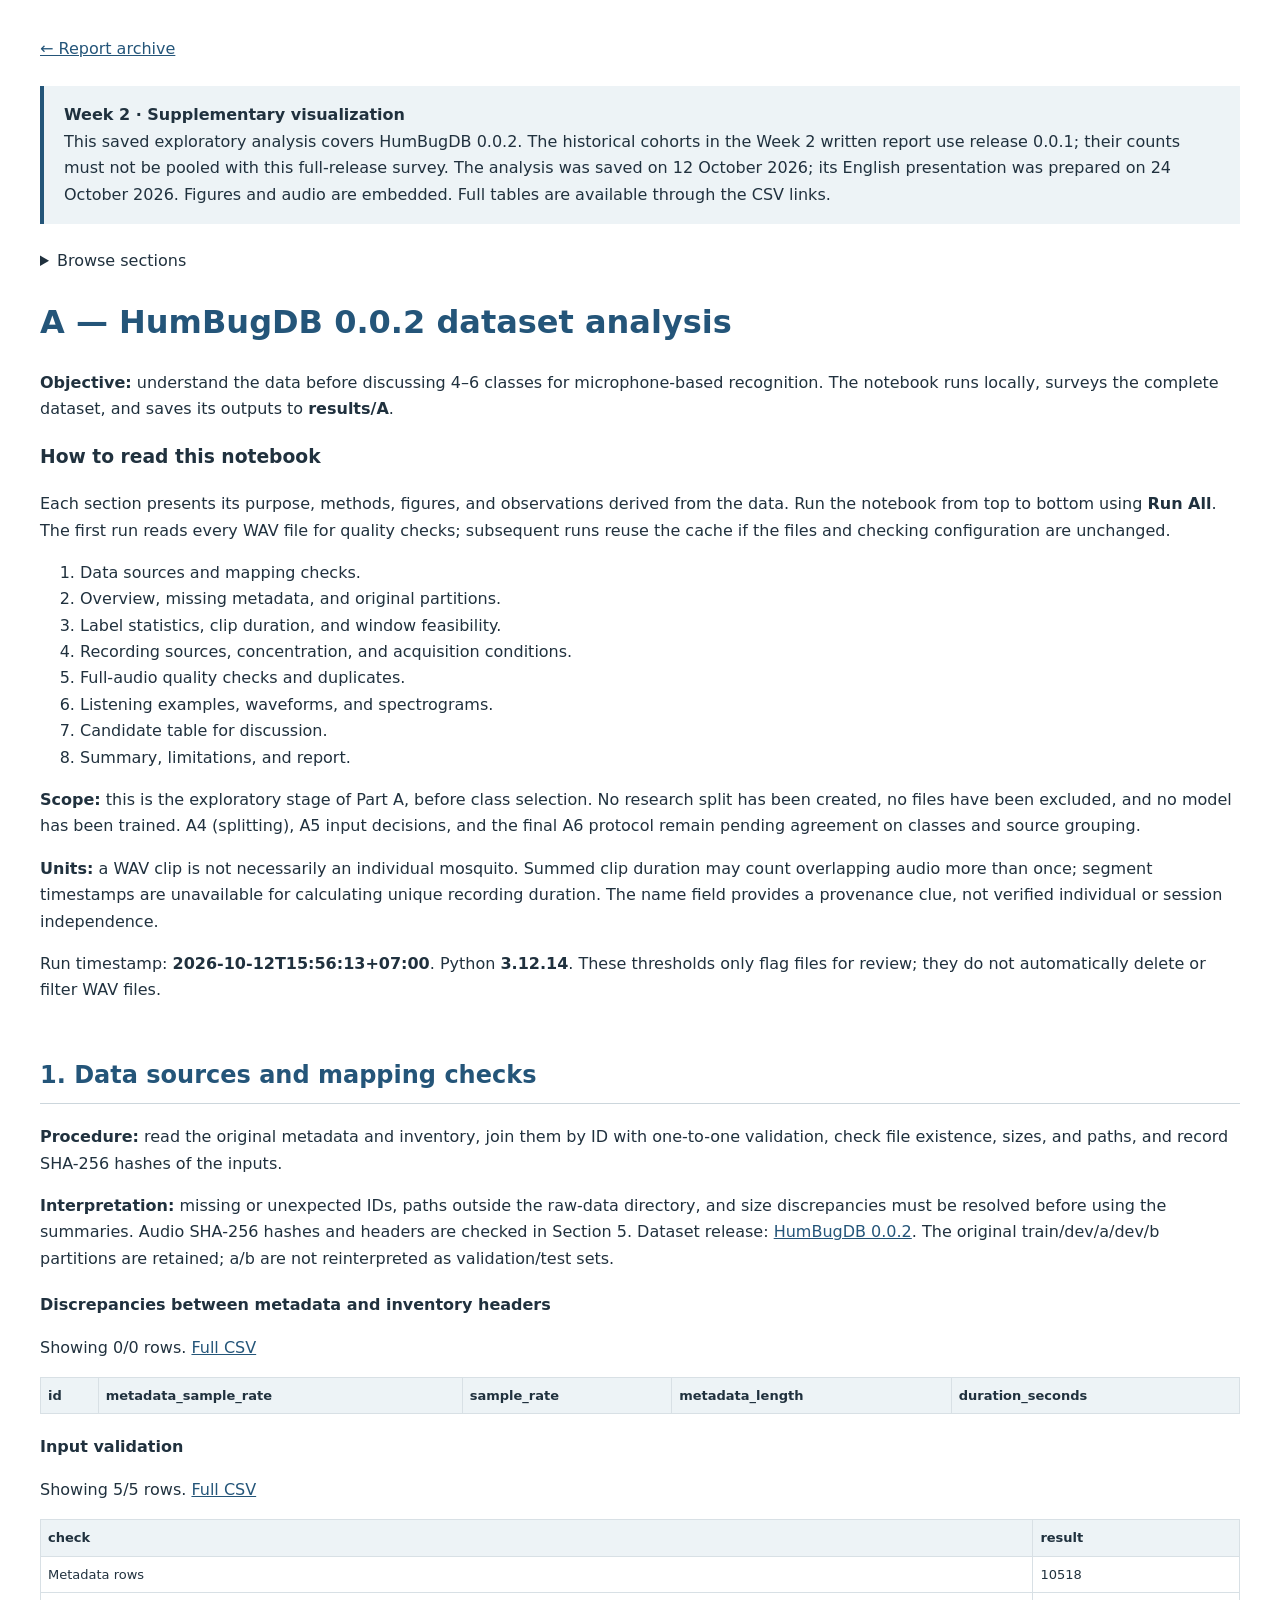
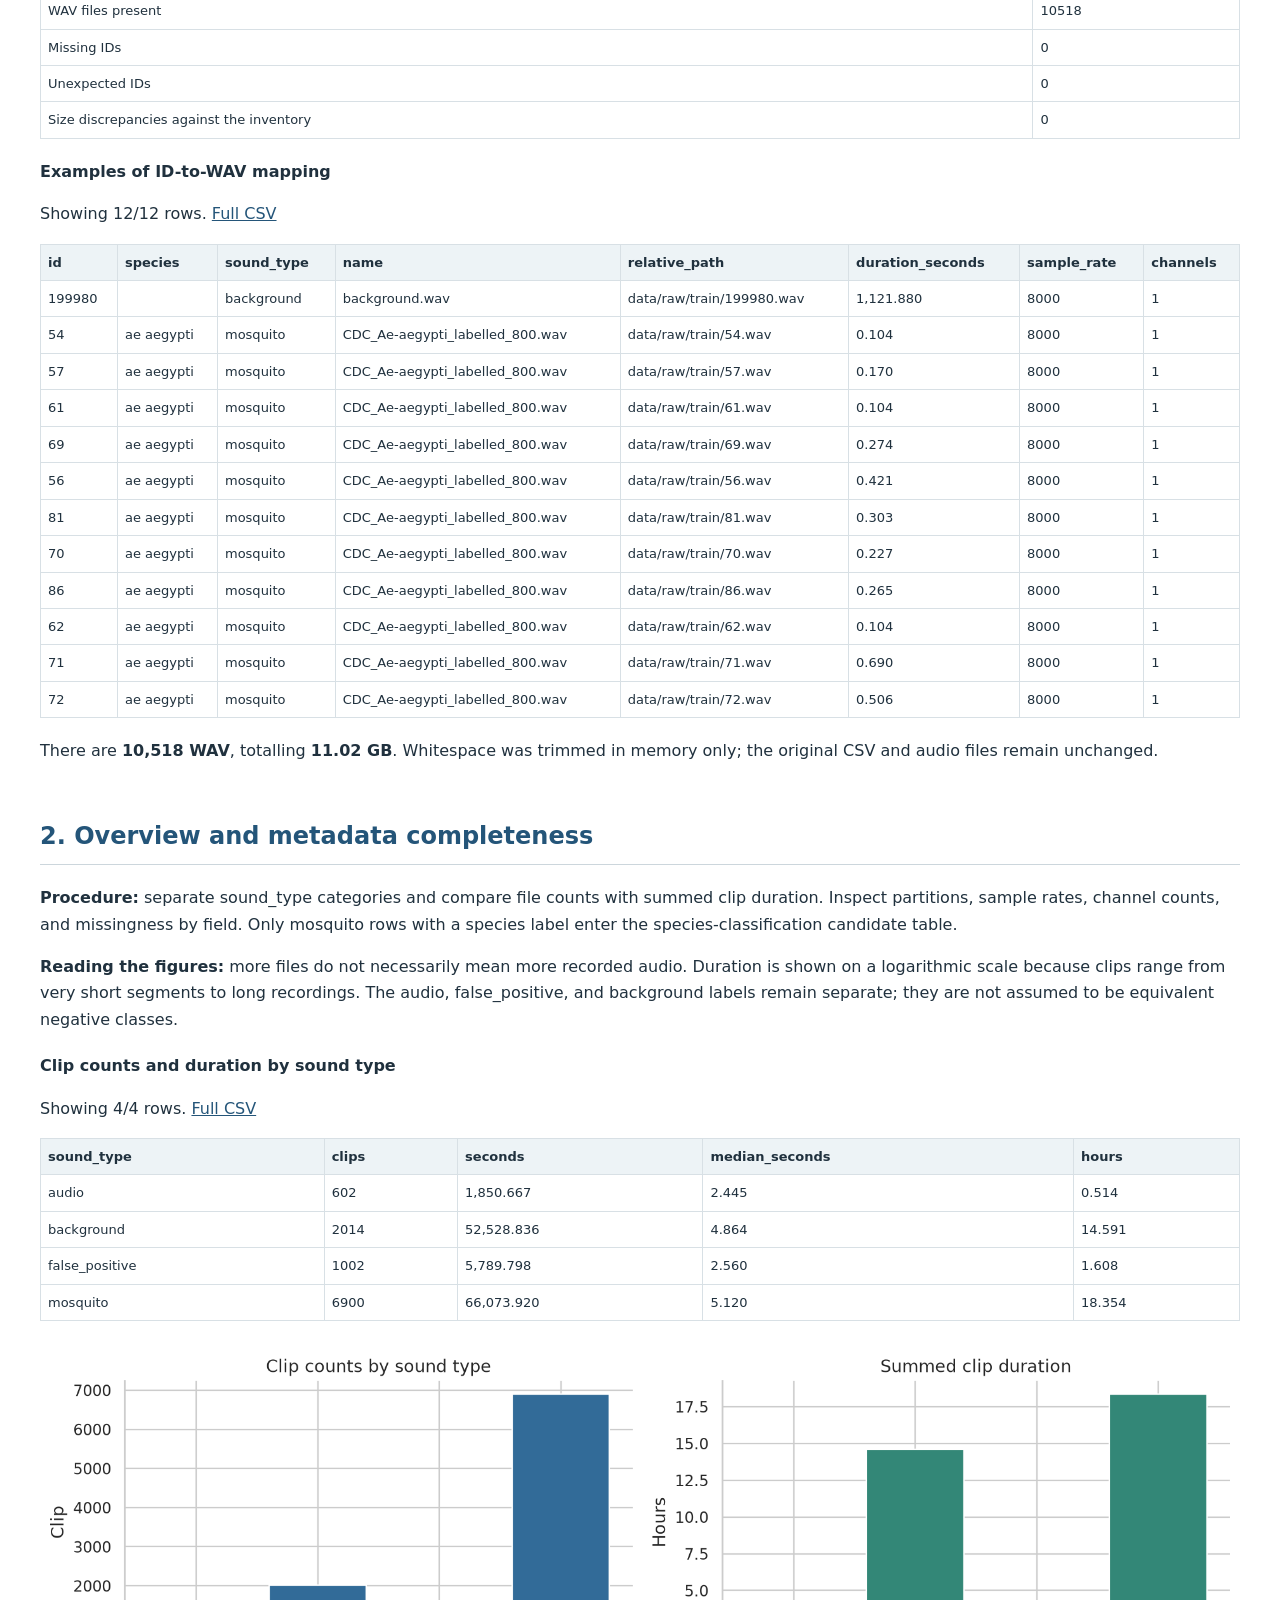
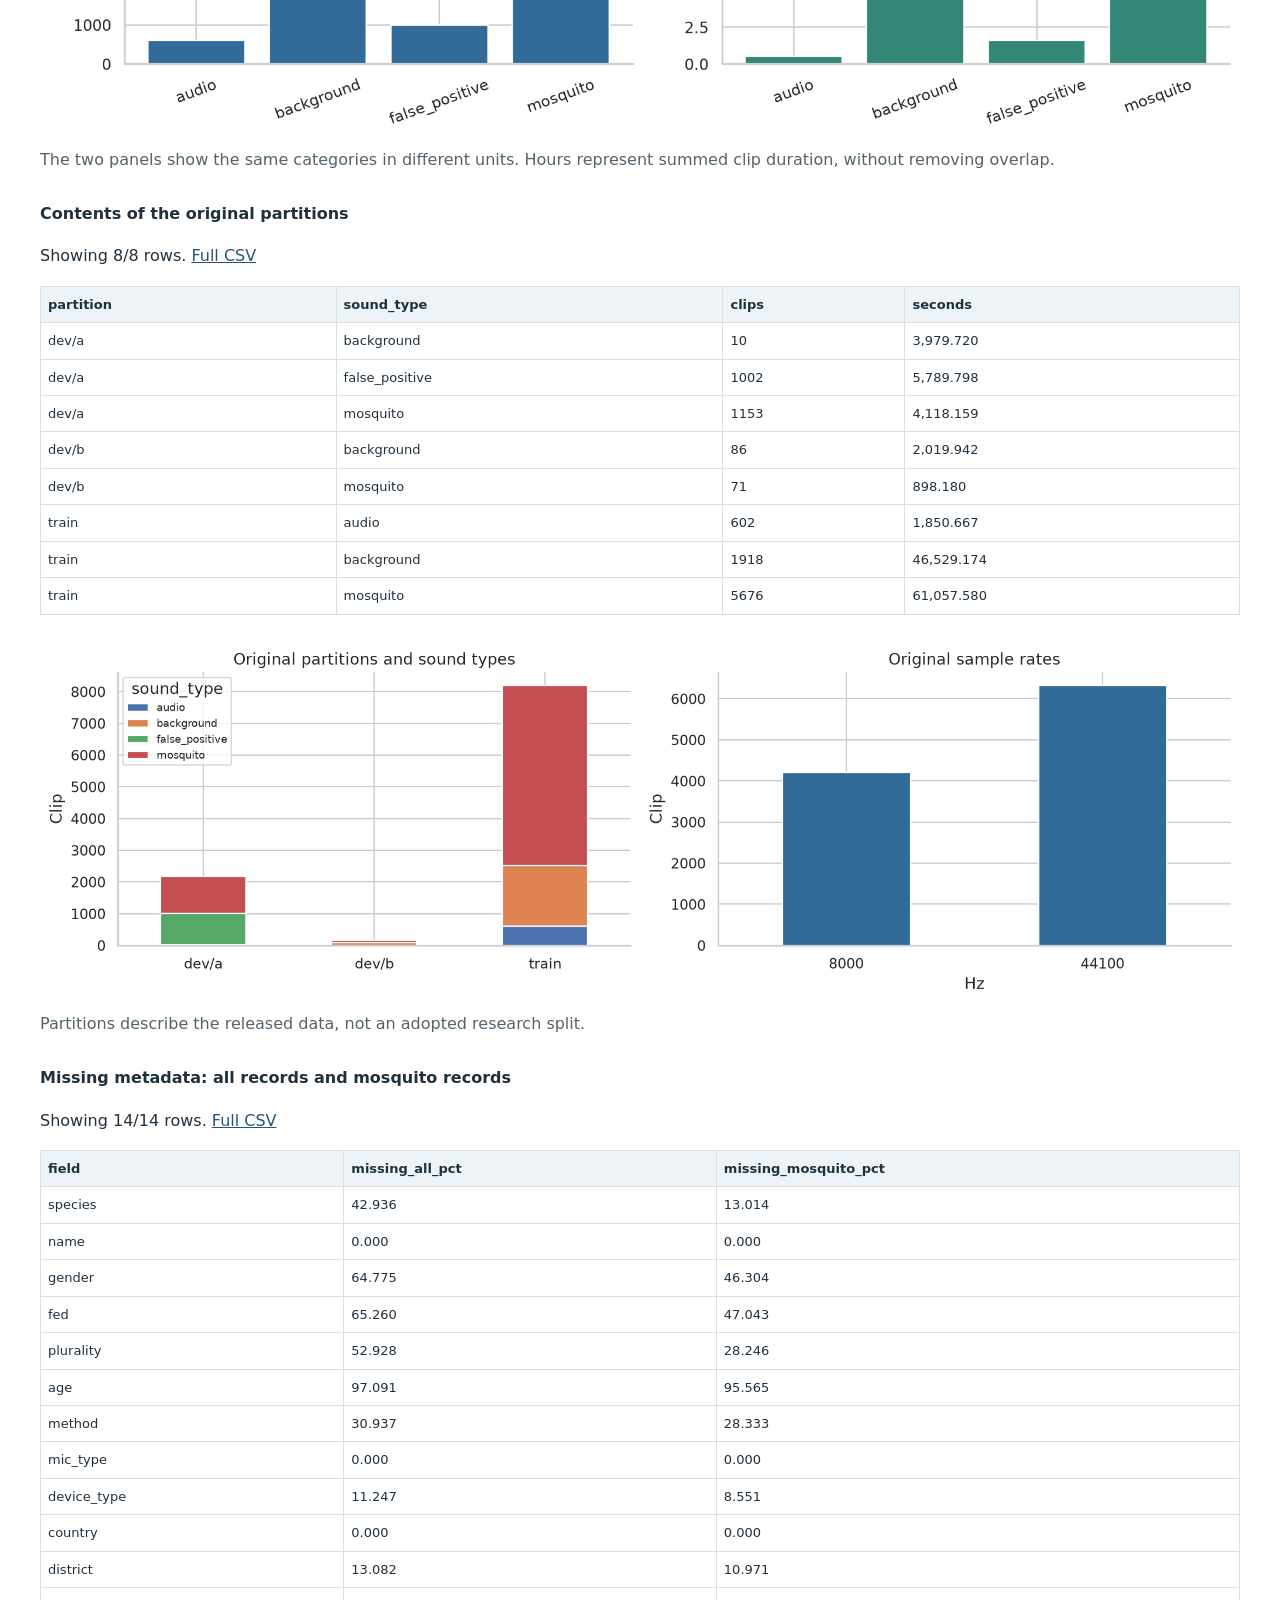
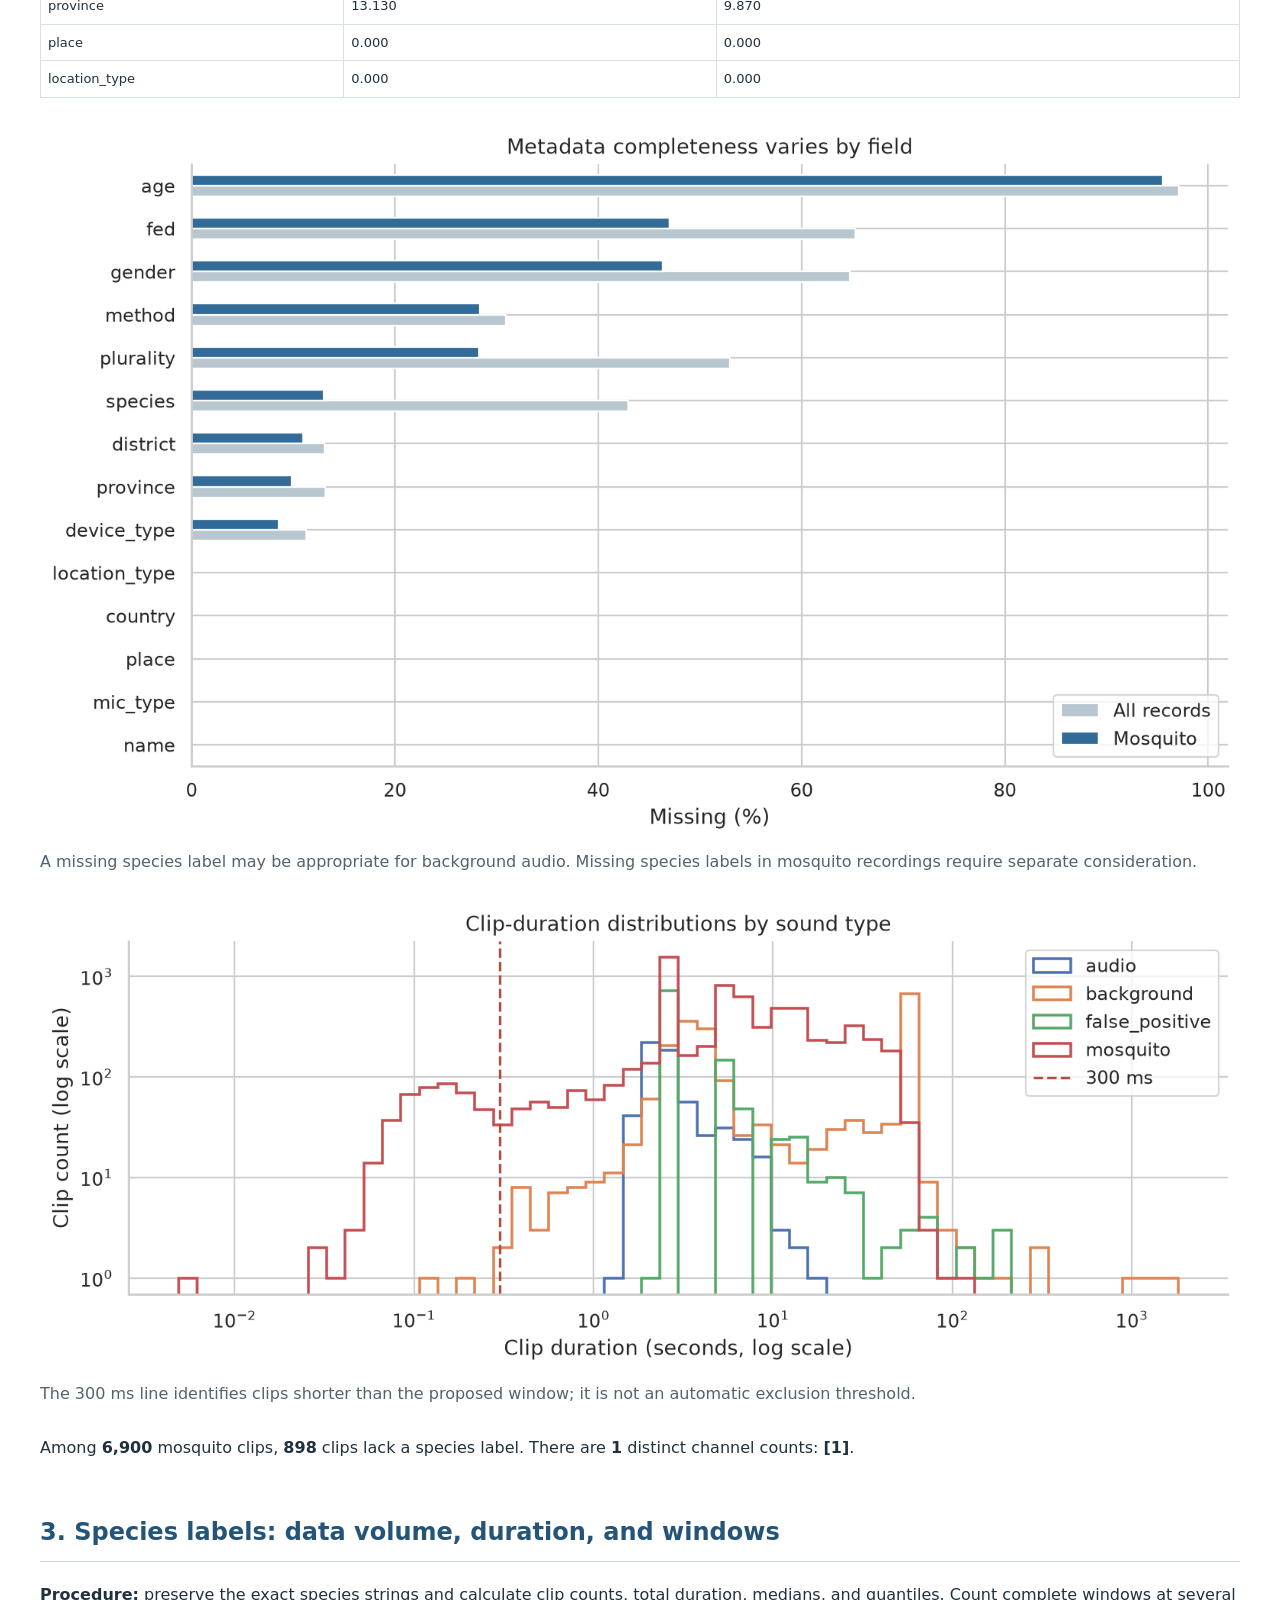
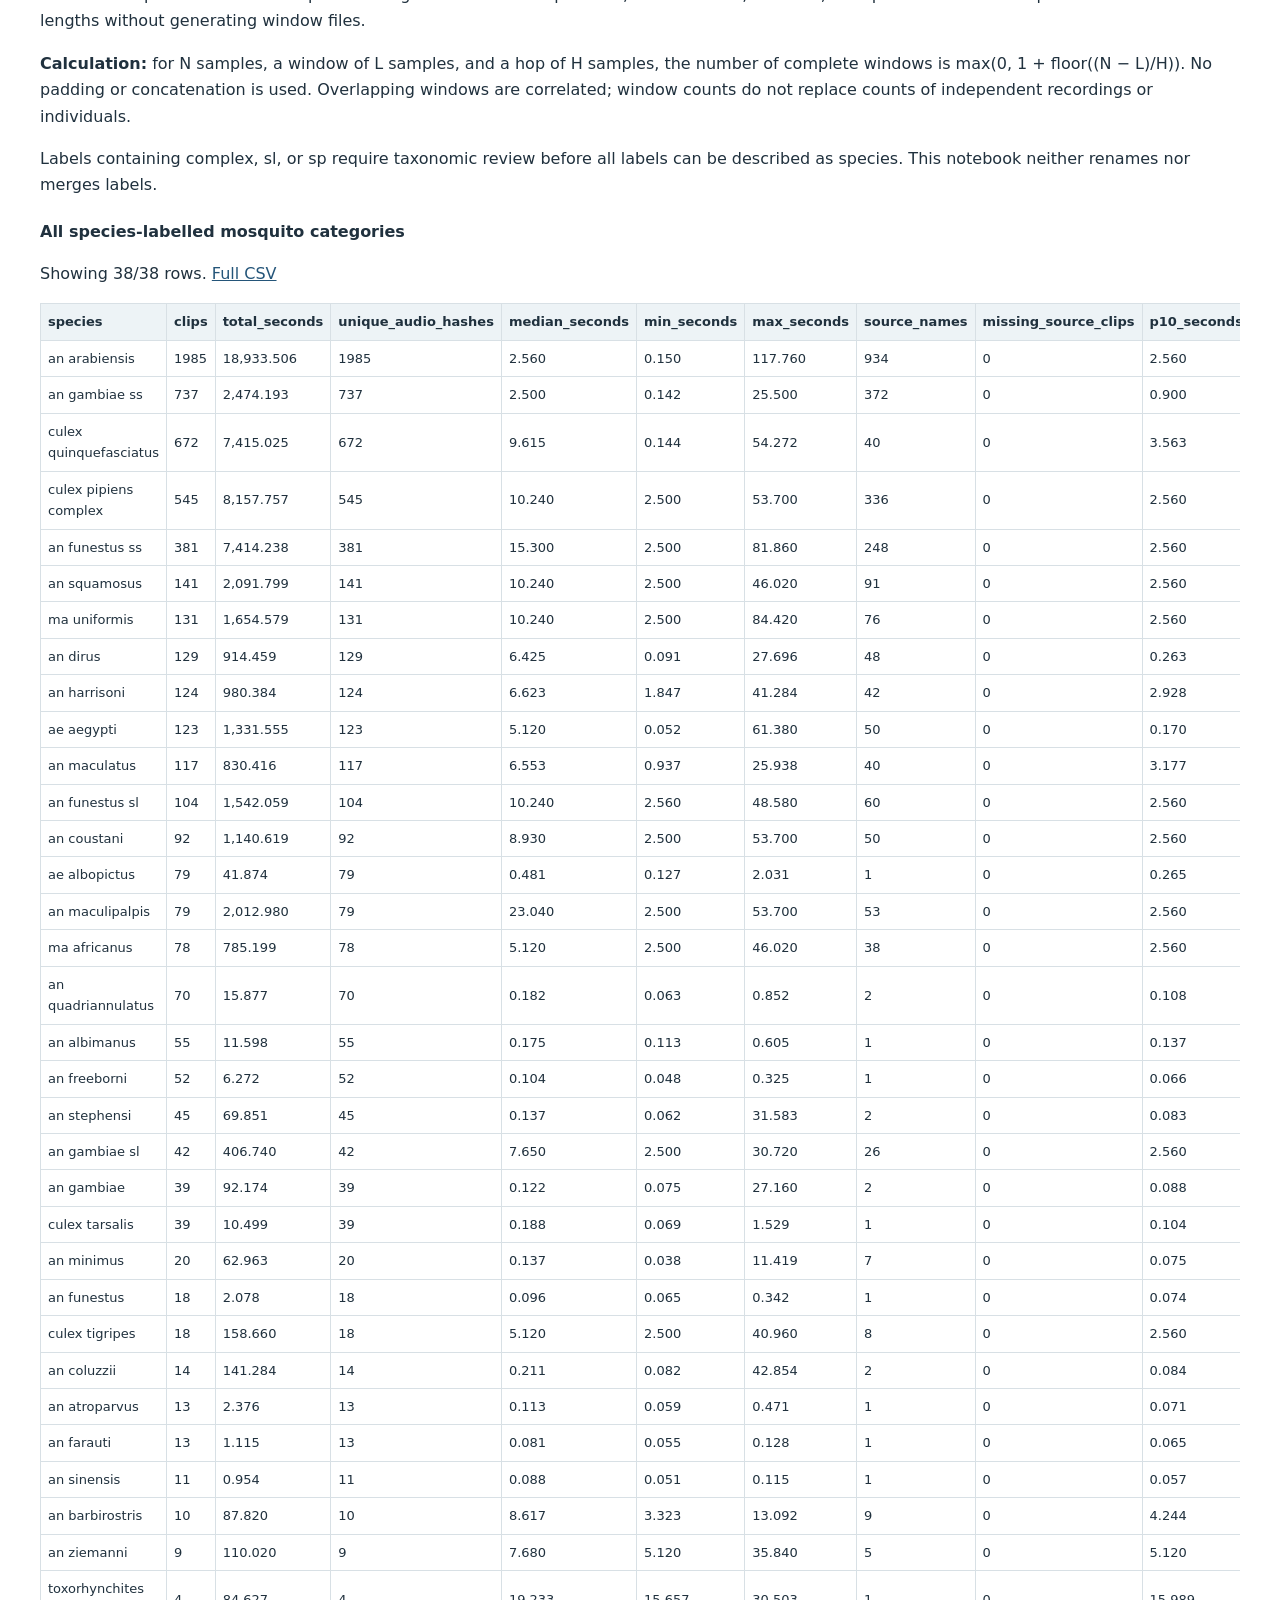
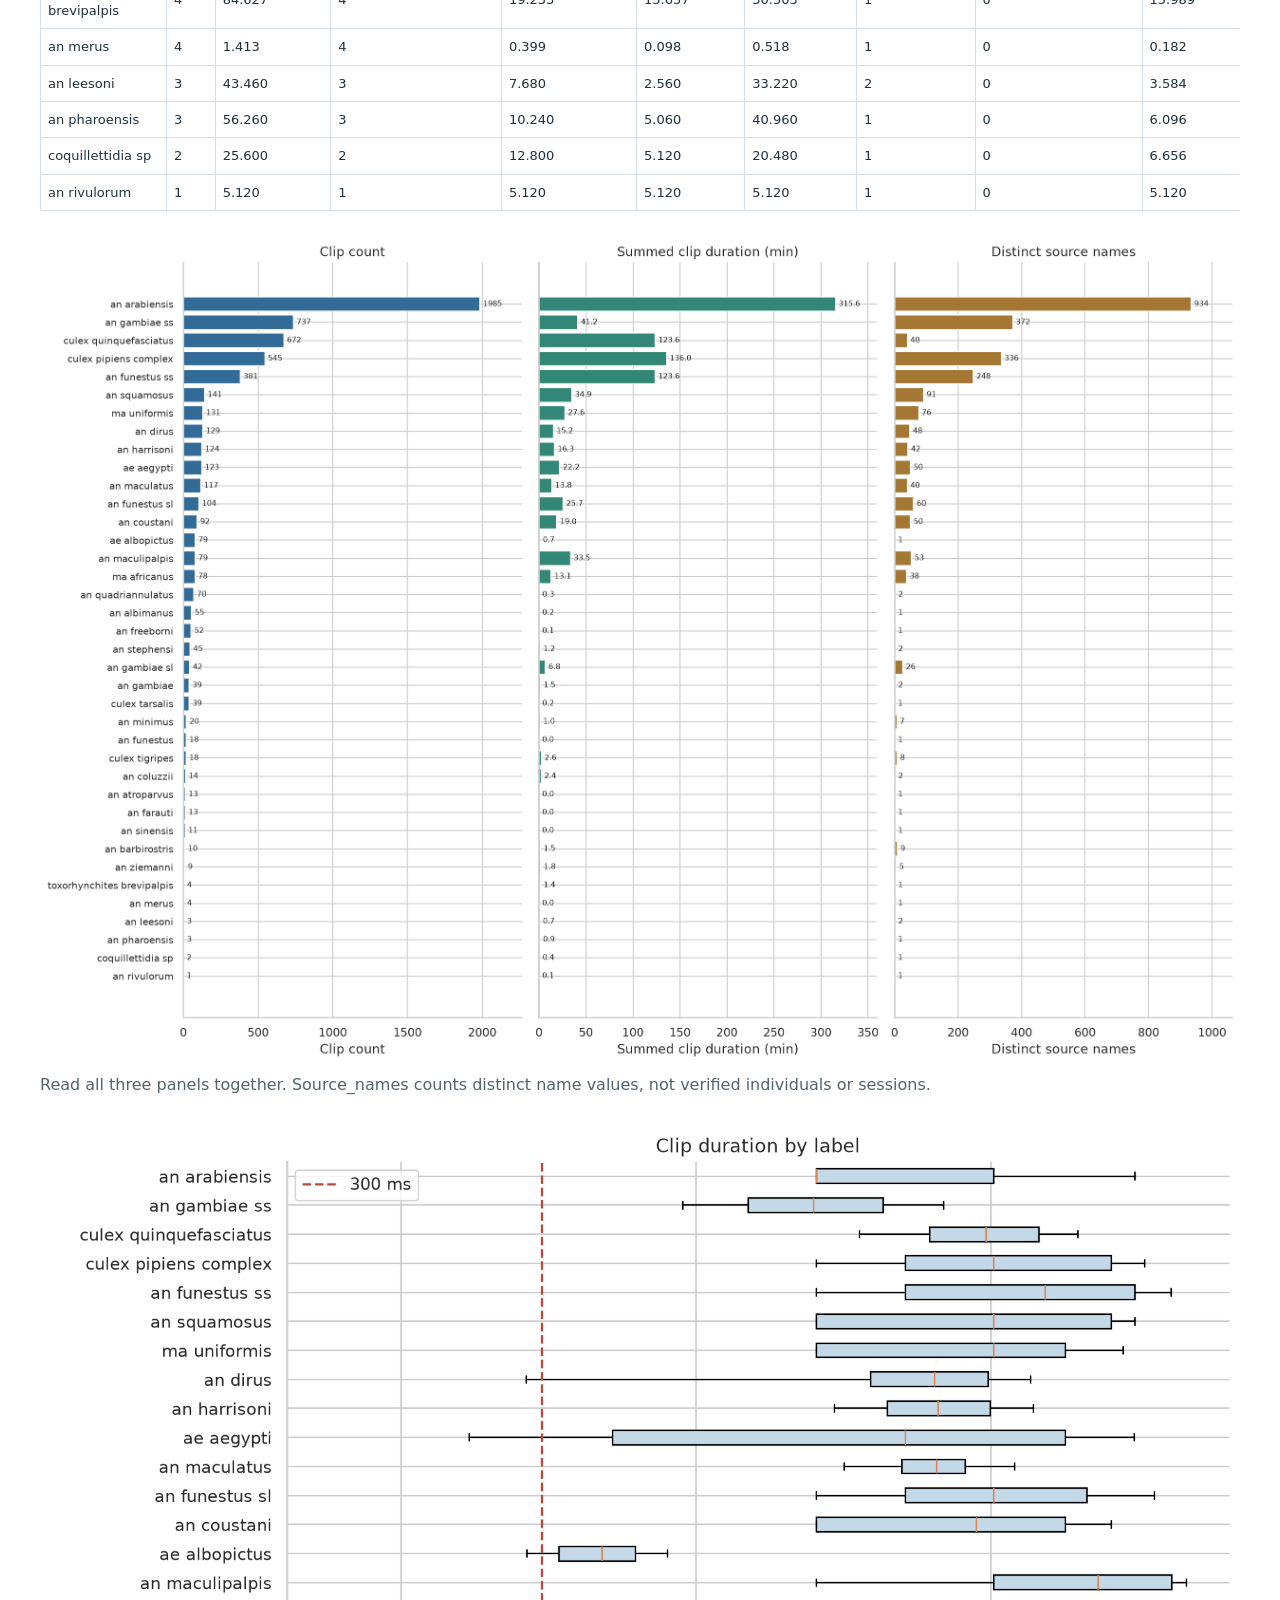
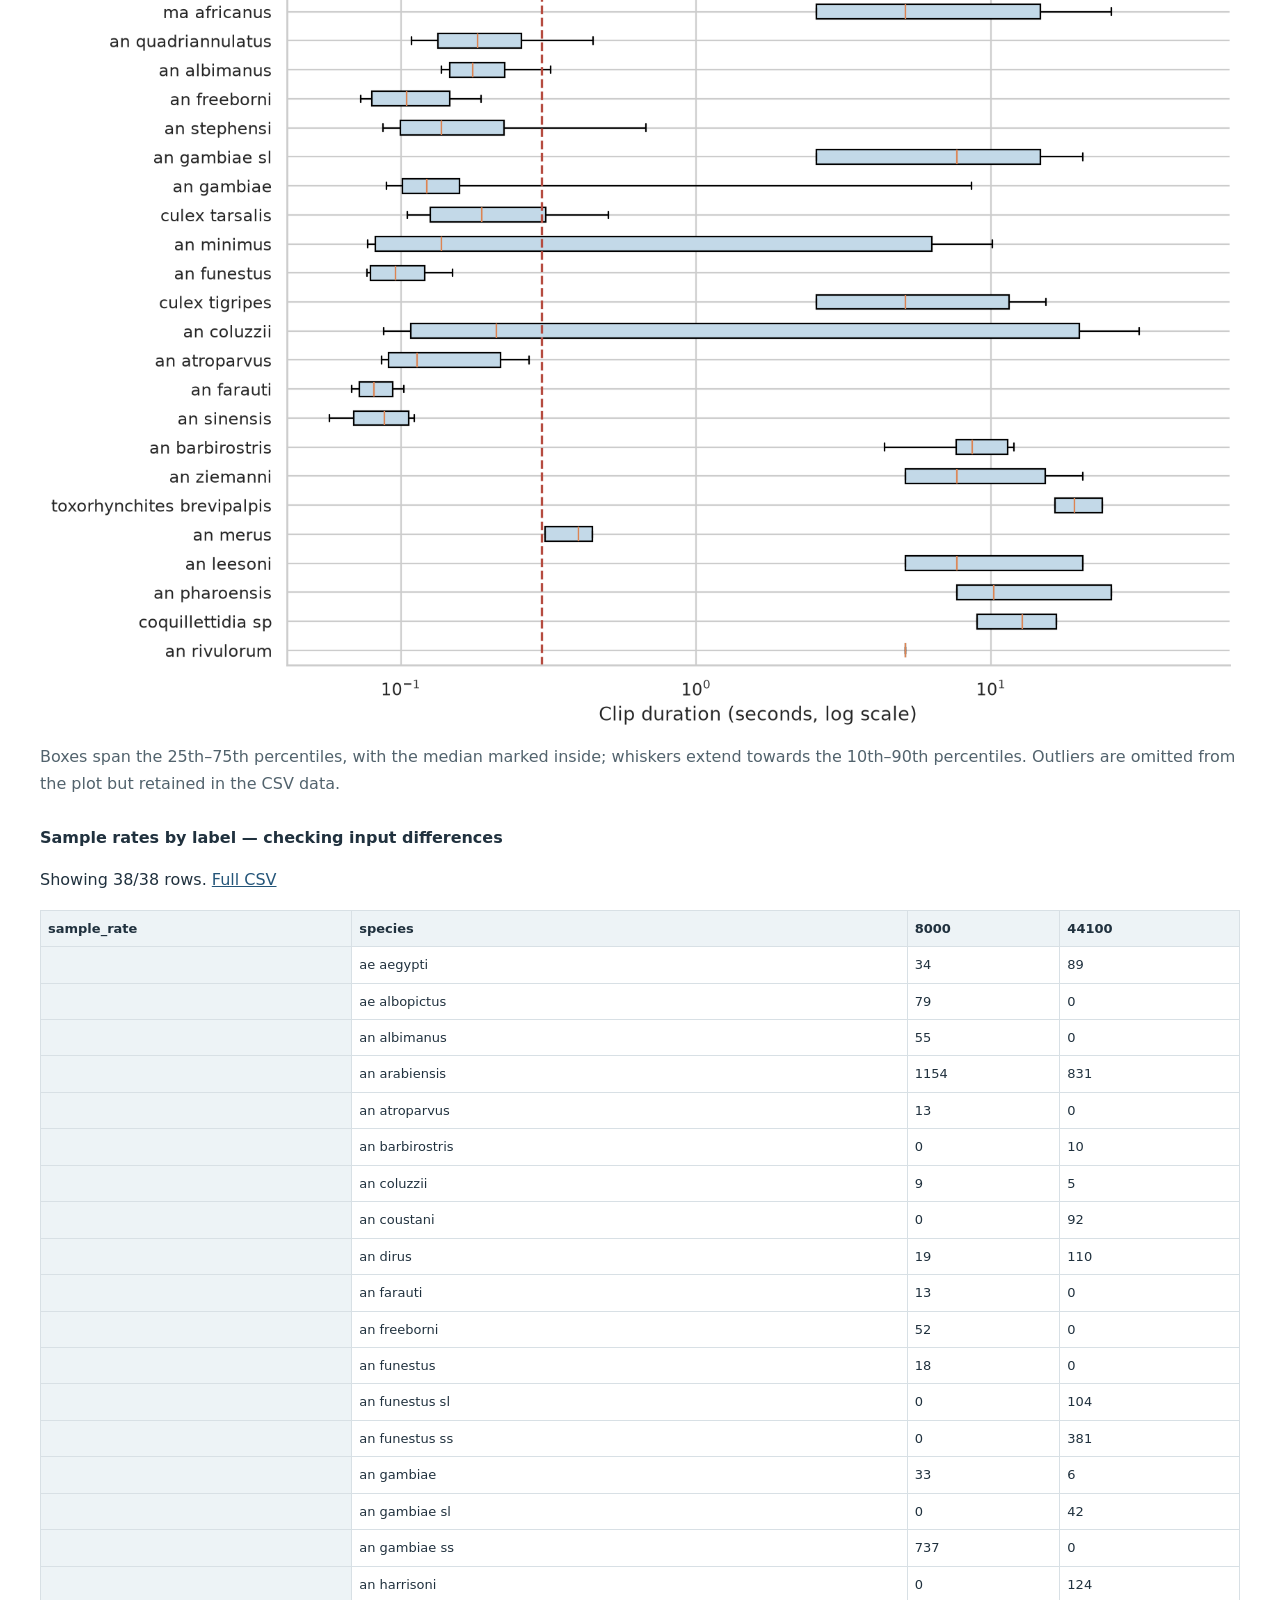
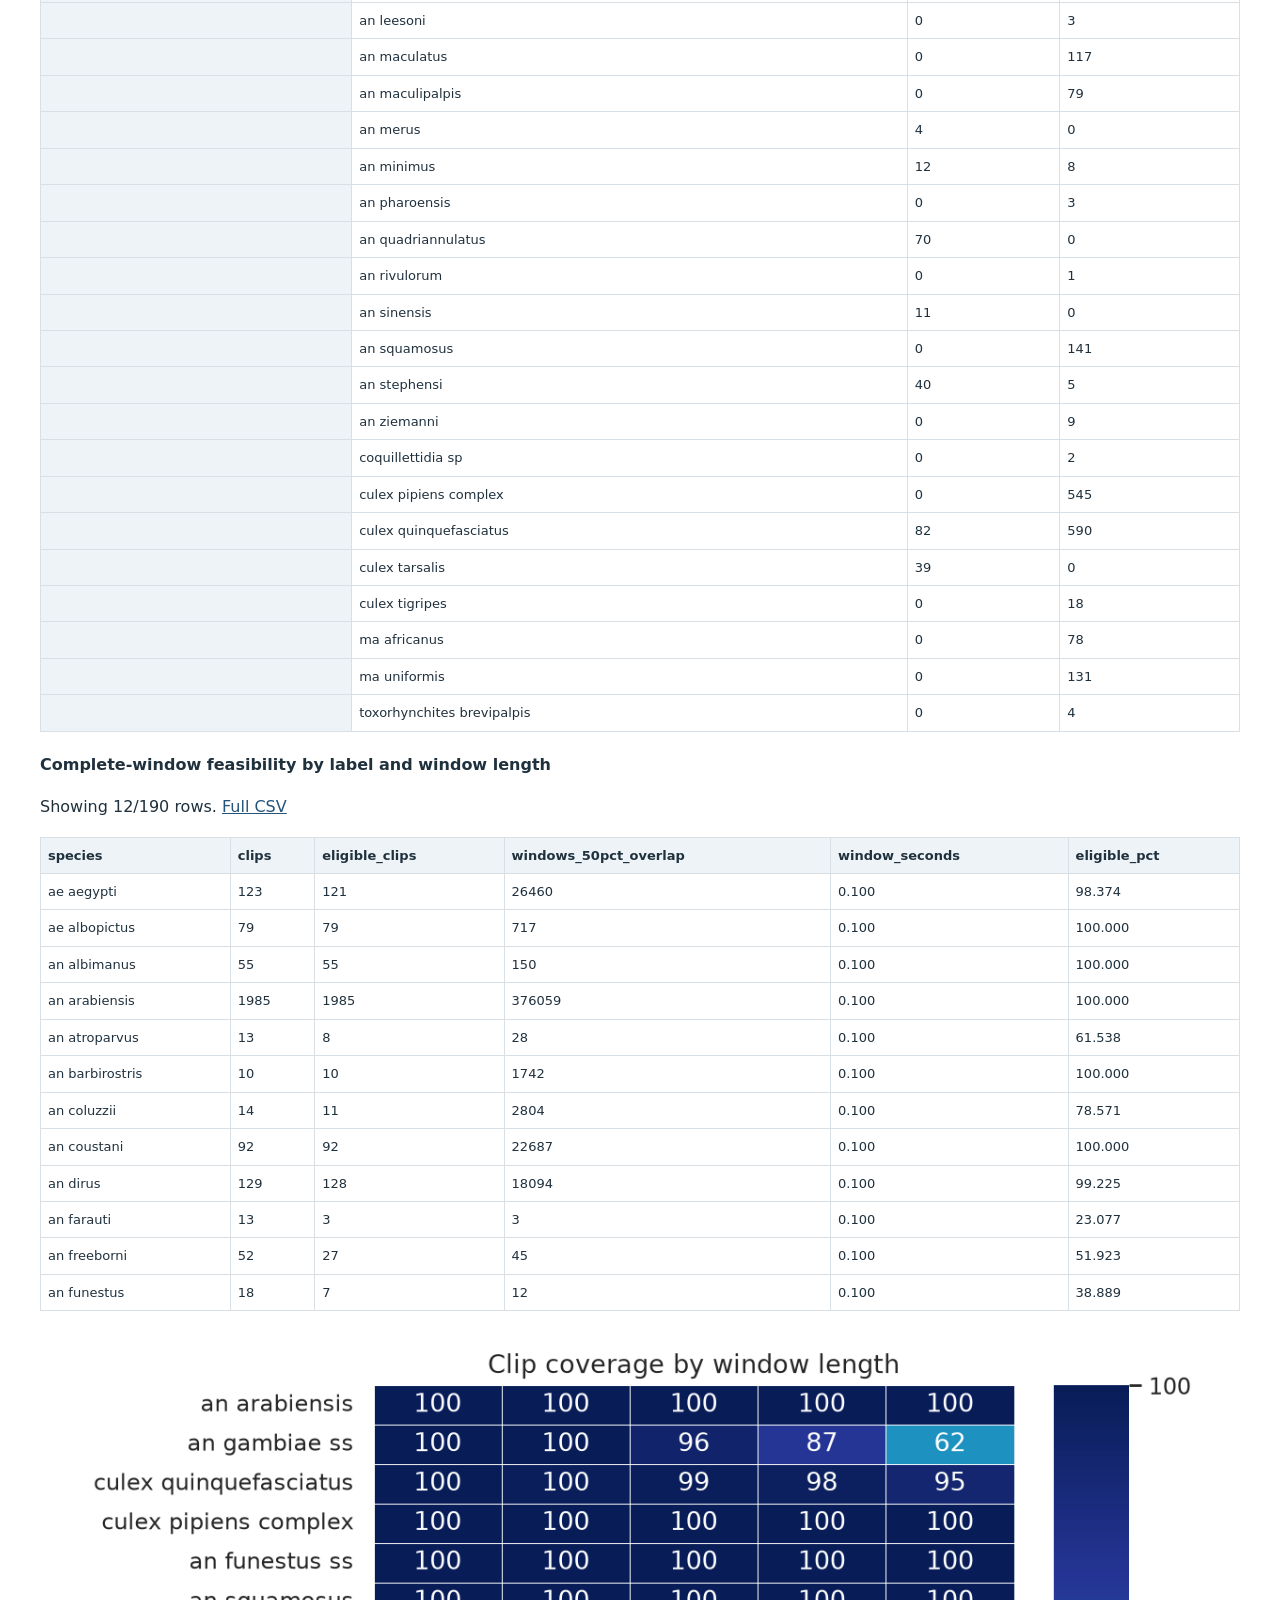
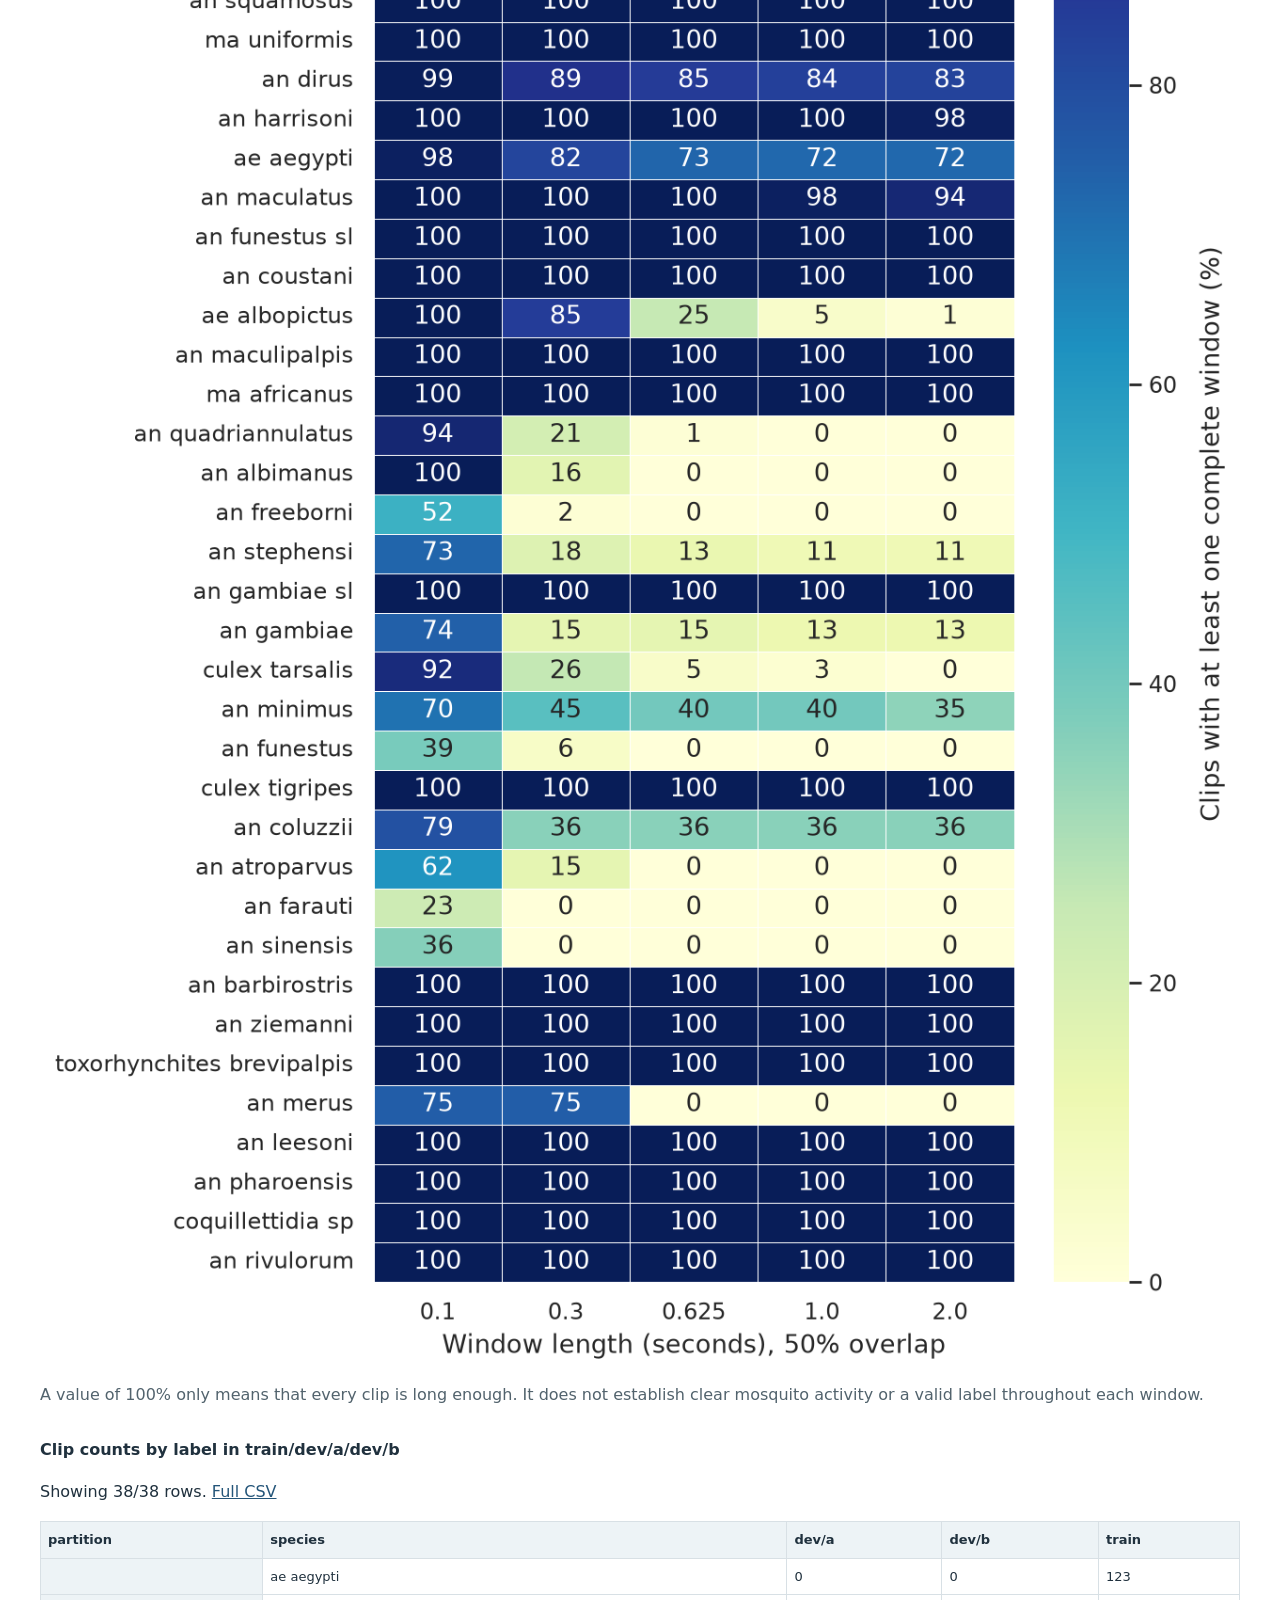
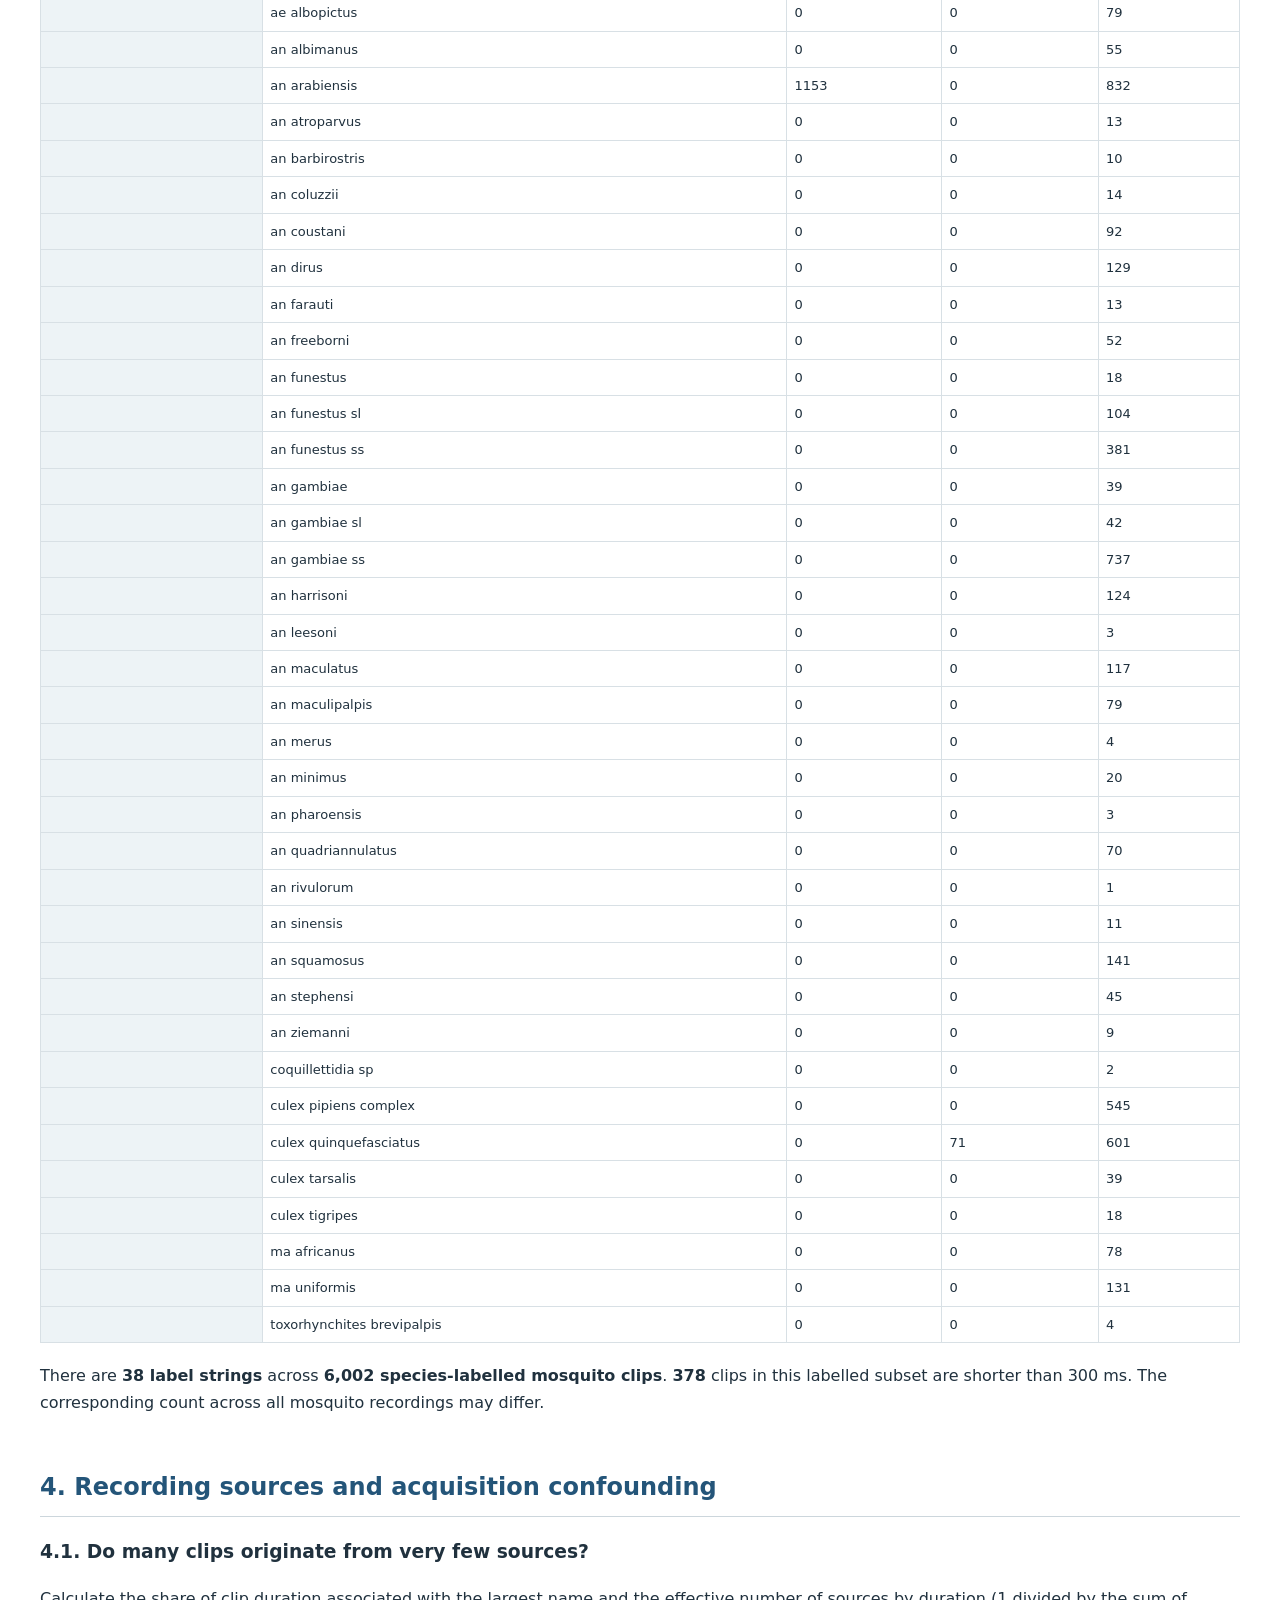
==== reports/week-02/humbug-data-audit/index.html @ 85e627a4 "Publish English Week 2 data visualization archive" ====
<!doctype html><html lang="en"><meta charset="utf-8"><meta name="viewport" content="width=device-width, initial-scale=1"><title>HumBugDB analysis — Part A</title>
<style>body{font:16px/1.65 system-ui,sans-serif;max-width:1200px;margin:36px auto;padding:0 24px;color:#20313e}h1,h2{color:#245579}h2{margin-top:52px;border-bottom:1px solid #ccd6dc;padding-bottom:8px}img{max-width:100%;height:auto}table{border-collapse:collapse;font-size:13px;width:100%}th,td{border:1px solid #d8e0e5;padding:7px;text-align:left}th{background:#edf3f6}.table{overflow:auto;margin:20px 0}figure{margin:28px 0}figcaption{color:#52636d}audio{display:block;margin:12px 0 24px}a{color:#245579}</style><body><nav aria-label="Report navigation"><a href="../../../index.html">← Report archive</a></nav>
<aside style="background:#edf3f6;padding:16px 20px;border-left:4px solid #245579;margin:24px 0">
<strong>Week 2 · Supplementary visualization</strong><br>
This saved exploratory analysis covers HumBugDB 0.0.2. The historical cohorts in the Week 2 written report use release 0.0.1; their counts must not be pooled with this full-release survey.
The analysis was saved on 12 October 2026; its English presentation was prepared on 24 October 2026. Figures and audio are embedded. Full tables are available through the CSV links.</aside><details><summary>Browse sections</summary><ol><li><a href="#section-1">1. Data sources and mapping checks</a></li><li><a href="#section-2">2. Overview and metadata completeness</a></li><li><a href="#section-3">3. Species labels: data volume, duration, and windows</a></li><li><a href="#section-4">4. Recording sources and acquisition confounding</a></li><li><a href="#section-5">5. Full-WAV quality checks and duplicate signals</a></li><li><a href="#section-6">6. Listening and inspecting recorded signals</a></li><li><a href="#section-7">7. Candidate table for class-selection discussion</a></li><li><a href="#section-8">8. Summary and points for discussion</a></li></ol></details>
<h1>A — HumBugDB 0.0.2 dataset analysis</h1>
<p><strong>Objective:</strong> understand the data before discussing 4–6 classes for microphone-based recognition. The notebook runs locally, surveys the complete dataset, and saves its outputs to <strong>results/A</strong>.</p>
<h3>How to read this notebook</h3>
<p>Each section presents its purpose, methods, figures, and observations derived from the data. Run the notebook from top to bottom using <strong>Run All</strong>. The first run reads every WAV file for quality checks; subsequent runs reuse the cache if the files and checking configuration are unchanged.</p>
<ol>
<li>Data sources and mapping checks.</li>
<li>Overview, missing metadata, and original partitions.</li>
<li>Label statistics, clip duration, and window feasibility.</li>
<li>Recording sources, concentration, and acquisition conditions.</li>
<li>Full-audio quality checks and duplicates.</li>
<li>Listening examples, waveforms, and spectrograms.</li>
<li>Candidate table for discussion.</li>
<li>Summary, limitations, and report.</li>
</ol>
<p><strong>Scope:</strong> this is the exploratory stage of Part A, before class selection. No research split has been created, no files have been excluded, and no model has been trained. A4 (splitting), A5 input decisions, and the final A6 protocol remain pending agreement on classes and source grouping.</p>
<p><strong>Units:</strong> a WAV clip is not necessarily an individual mosquito. Summed clip duration may count overlapping audio more than once; segment timestamps are unavailable for calculating unique recording duration. The name field provides a provenance clue, not verified individual or session independence.</p>

<p>Run timestamp: <strong>2026-10-12T15:56:13+07:00</strong>. Python <strong>3.12.14</strong>. These thresholds only flag files for review; they do not automatically delete or filter WAV files.</p>

<h2 id="section-1">1. Data sources and mapping checks</h2>
<p><strong>Procedure:</strong> read the original metadata and inventory, join them by ID with one-to-one validation, check file existence, sizes, and paths, and record SHA-256 hashes of the inputs.</p>
<p><strong>Interpretation:</strong> missing or unexpected IDs, paths outside the raw-data directory, and size discrepancies must be resolved before using the summaries. Audio SHA-256 hashes and headers are checked in Section 5. Dataset release: <a href="https://zenodo.org/records/6478589">HumBugDB 0.0.2</a>. The original train/dev/a/dev/b partitions are retained; a/b are not reinterpreted as validation/test sets.</p>

<div class="table"><strong>Discrepancies between metadata and inventory headers</strong><p>Showing 0/0 rows. <a href="tables/metadata_audio_mismatch.csv">Full CSV</a></p><table border="1" class="dataframe">
  <thead>
    <tr style="text-align: right;">
      <th>id</th>
      <th>metadata_sample_rate</th>
      <th>sample_rate</th>
      <th>metadata_length</th>
      <th>duration_seconds</th>
    </tr>
  </thead>
  <tbody>
  </tbody>
</table></div>
<div class="table"><strong>Input validation</strong><p>Showing 5/5 rows. <a href="tables/input_checks.csv">Full CSV</a></p><table border="1" class="dataframe">
  <thead>
    <tr style="text-align: right;">
      <th>check</th>
      <th>result</th>
    </tr>
  </thead>
  <tbody>
    <tr>
      <td>Metadata rows</td>
      <td>10518</td>
    </tr>
    <tr>
      <td>WAV files present</td>
      <td>10518</td>
    </tr>
    <tr>
      <td>Missing IDs</td>
      <td>0</td>
    </tr>
    <tr>
      <td>Unexpected IDs</td>
      <td>0</td>
    </tr>
    <tr>
      <td>Size discrepancies against the inventory</td>
      <td>0</td>
    </tr>
  </tbody>
</table></div>
<div class="table"><strong>Examples of ID-to-WAV mapping</strong><p>Showing 12/12 rows. <a href="tables/input_examples.csv">Full CSV</a></p><table border="1" class="dataframe">
  <thead>
    <tr style="text-align: right;">
      <th>id</th>
      <th>species</th>
      <th>sound_type</th>
      <th>name</th>
      <th>relative_path</th>
      <th>duration_seconds</th>
      <th>sample_rate</th>
      <th>channels</th>
    </tr>
  </thead>
  <tbody>
    <tr>
      <td>199980</td>
      <td></td>
      <td>background</td>
      <td>background.wav</td>
      <td>data/raw/train/199980.wav</td>
      <td>1,121.880</td>
      <td>8000</td>
      <td>1</td>
    </tr>
    <tr>
      <td>54</td>
      <td>ae aegypti</td>
      <td>mosquito</td>
      <td>CDC_Ae-aegypti_labelled_800.wav</td>
      <td>data/raw/train/54.wav</td>
      <td>0.104</td>
      <td>8000</td>
      <td>1</td>
    </tr>
    <tr>
      <td>57</td>
      <td>ae aegypti</td>
      <td>mosquito</td>
      <td>CDC_Ae-aegypti_labelled_800.wav</td>
      <td>data/raw/train/57.wav</td>
      <td>0.170</td>
      <td>8000</td>
      <td>1</td>
    </tr>
    <tr>
      <td>61</td>
      <td>ae aegypti</td>
      <td>mosquito</td>
      <td>CDC_Ae-aegypti_labelled_800.wav</td>
      <td>data/raw/train/61.wav</td>
      <td>0.104</td>
      <td>8000</td>
      <td>1</td>
    </tr>
    <tr>
      <td>69</td>
      <td>ae aegypti</td>
      <td>mosquito</td>
      <td>CDC_Ae-aegypti_labelled_800.wav</td>
      <td>data/raw/train/69.wav</td>
      <td>0.274</td>
      <td>8000</td>
      <td>1</td>
    </tr>
    <tr>
      <td>56</td>
      <td>ae aegypti</td>
      <td>mosquito</td>
      <td>CDC_Ae-aegypti_labelled_800.wav</td>
      <td>data/raw/train/56.wav</td>
      <td>0.421</td>
      <td>8000</td>
      <td>1</td>
    </tr>
    <tr>
      <td>81</td>
      <td>ae aegypti</td>
      <td>mosquito</td>
      <td>CDC_Ae-aegypti_labelled_800.wav</td>
      <td>data/raw/train/81.wav</td>
      <td>0.303</td>
      <td>8000</td>
      <td>1</td>
    </tr>
    <tr>
      <td>70</td>
      <td>ae aegypti</td>
      <td>mosquito</td>
      <td>CDC_Ae-aegypti_labelled_800.wav</td>
      <td>data/raw/train/70.wav</td>
      <td>0.227</td>
      <td>8000</td>
      <td>1</td>
    </tr>
    <tr>
      <td>86</td>
      <td>ae aegypti</td>
      <td>mosquito</td>
      <td>CDC_Ae-aegypti_labelled_800.wav</td>
      <td>data/raw/train/86.wav</td>
      <td>0.265</td>
      <td>8000</td>
      <td>1</td>
    </tr>
    <tr>
      <td>62</td>
      <td>ae aegypti</td>
      <td>mosquito</td>
      <td>CDC_Ae-aegypti_labelled_800.wav</td>
      <td>data/raw/train/62.wav</td>
      <td>0.104</td>
      <td>8000</td>
      <td>1</td>
    </tr>
    <tr>
      <td>71</td>
      <td>ae aegypti</td>
      <td>mosquito</td>
      <td>CDC_Ae-aegypti_labelled_800.wav</td>
      <td>data/raw/train/71.wav</td>
      <td>0.690</td>
      <td>8000</td>
      <td>1</td>
    </tr>
    <tr>
      <td>72</td>
      <td>ae aegypti</td>
      <td>mosquito</td>
      <td>CDC_Ae-aegypti_labelled_800.wav</td>
      <td>data/raw/train/72.wav</td>
      <td>0.506</td>
      <td>8000</td>
      <td>1</td>
    </tr>
  </tbody>
</table></div>
<p>There are <strong>10,518 WAV</strong>, totalling <strong>11.02 GB</strong>. Whitespace was trimmed in memory only; the original CSV and audio files remain unchanged.</p>

<h2 id="section-2">2. Overview and metadata completeness</h2>
<p><strong>Procedure:</strong> separate sound_type categories and compare file counts with summed clip duration. Inspect partitions, sample rates, channel counts, and missingness by field. Only mosquito rows with a species label enter the species-classification candidate table.</p>
<p><strong>Reading the figures:</strong> more files do not necessarily mean more recorded audio. Duration is shown on a logarithmic scale because clips range from very short segments to long recordings. The audio, false_positive, and background labels remain separate; they are not assumed to be equivalent negative classes.</p>

<div class="table"><strong>Clip counts and duration by sound type</strong><p>Showing 4/4 rows. <a href="tables/sound_types.csv">Full CSV</a></p><table border="1" class="dataframe">
  <thead>
    <tr style="text-align: right;">
      <th>sound_type</th>
      <th>clips</th>
      <th>seconds</th>
      <th>median_seconds</th>
      <th>hours</th>
    </tr>
  </thead>
  <tbody>
    <tr>
      <td>audio</td>
      <td>602</td>
      <td>1,850.667</td>
      <td>2.445</td>
      <td>0.514</td>
    </tr>
    <tr>
      <td>background</td>
      <td>2014</td>
      <td>52,528.836</td>
      <td>4.864</td>
      <td>14.591</td>
    </tr>
    <tr>
      <td>false_positive</td>
      <td>1002</td>
      <td>5,789.798</td>
      <td>2.560</td>
      <td>1.608</td>
    </tr>
    <tr>
      <td>mosquito</td>
      <td>6900</td>
      <td>66,073.920</td>
      <td>5.120</td>
      <td>18.354</td>
    </tr>
  </tbody>
</table></div>
<figure><img src="[data-uri]" alt="The two panels show the same categories in different units. Hours represent summed clip duration, without removing overlap."><figcaption>The two panels show the same categories in different units. Hours represent summed clip duration, without removing overlap.</figcaption></figure>
<div class="table"><strong>Contents of the original partitions</strong><p>Showing 8/8 rows. <a href="tables/partitions.csv">Full CSV</a></p><table border="1" class="dataframe">
  <thead>
    <tr style="text-align: right;">
      <th>partition</th>
      <th>sound_type</th>
      <th>clips</th>
      <th>seconds</th>
    </tr>
  </thead>
  <tbody>
    <tr>
      <td>dev/a</td>
      <td>background</td>
      <td>10</td>
      <td>3,979.720</td>
    </tr>
    <tr>
      <td>dev/a</td>
      <td>false_positive</td>
      <td>1002</td>
      <td>5,789.798</td>
    </tr>
    <tr>
      <td>dev/a</td>
      <td>mosquito</td>
      <td>1153</td>
      <td>4,118.159</td>
    </tr>
    <tr>
      <td>dev/b</td>
      <td>background</td>
      <td>86</td>
      <td>2,019.942</td>
    </tr>
    <tr>
      <td>dev/b</td>
      <td>mosquito</td>
      <td>71</td>
      <td>898.180</td>
    </tr>
    <tr>
      <td>train</td>
      <td>audio</td>
      <td>602</td>
      <td>1,850.667</td>
    </tr>
    <tr>
      <td>train</td>
      <td>background</td>
      <td>1918</td>
      <td>46,529.174</td>
    </tr>
    <tr>
      <td>train</td>
      <td>mosquito</td>
      <td>5676</td>
      <td>61,057.580</td>
    </tr>
  </tbody>
</table></div>
<figure><img src="[data-uri]" alt="Partitions describe the released data, not an adopted research split."><figcaption>Partitions describe the released data, not an adopted research split.</figcaption></figure>
<div class="table"><strong>Missing metadata: all records and mosquito records</strong><p>Showing 14/14 rows. <a href="tables/metadata_missing.csv">Full CSV</a></p><table border="1" class="dataframe">
  <thead>
    <tr style="text-align: right;">
      <th>field</th>
      <th>missing_all_pct</th>
      <th>missing_mosquito_pct</th>
    </tr>
  </thead>
  <tbody>
    <tr>
      <td>species</td>
      <td>42.936</td>
      <td>13.014</td>
    </tr>
    <tr>
      <td>name</td>
      <td>0.000</td>
      <td>0.000</td>
    </tr>
    <tr>
      <td>gender</td>
      <td>64.775</td>
      <td>46.304</td>
    </tr>
    <tr>
      <td>fed</td>
      <td>65.260</td>
      <td>47.043</td>
    </tr>
    <tr>
      <td>plurality</td>
      <td>52.928</td>
      <td>28.246</td>
    </tr>
    <tr>
      <td>age</td>
      <td>97.091</td>
      <td>95.565</td>
    </tr>
    <tr>
      <td>method</td>
      <td>30.937</td>
      <td>28.333</td>
    </tr>
    <tr>
      <td>mic_type</td>
      <td>0.000</td>
      <td>0.000</td>
    </tr>
    <tr>
      <td>device_type</td>
      <td>11.247</td>
      <td>8.551</td>
    </tr>
    <tr>
      <td>country</td>
      <td>0.000</td>
      <td>0.000</td>
    </tr>
    <tr>
      <td>district</td>
      <td>13.082</td>
      <td>10.971</td>
    </tr>
    <tr>
      <td>province</td>
      <td>13.130</td>
      <td>9.870</td>
    </tr>
    <tr>
      <td>place</td>
      <td>0.000</td>
      <td>0.000</td>
    </tr>
    <tr>
      <td>location_type</td>
      <td>0.000</td>
      <td>0.000</td>
    </tr>
  </tbody>
</table></div>
<figure><img src="[data-uri]" alt="A missing species label may be appropriate for background audio. Missing species labels in mosquito recordings require separate consideration."><figcaption>A missing species label may be appropriate for background audio. Missing species labels in mosquito recordings require separate consideration.</figcaption></figure>
<figure><img src="[data-uri]" alt="The 300 ms line identifies clips shorter than the proposed window; it is not an automatic exclusion threshold."><figcaption>The 300 ms line identifies clips shorter than the proposed window; it is not an automatic exclusion threshold.</figcaption></figure>
<p>Among <strong>6,900</strong> mosquito clips, <strong>898</strong> clips lack a species label. There are <strong>1</strong> distinct channel counts: <strong>[1]</strong>.</p>

<h2 id="section-3">3. Species labels: data volume, duration, and windows</h2>
<p><strong>Procedure:</strong> preserve the exact species strings and calculate clip counts, total duration, medians, and quantiles. Count complete windows at several lengths without generating window files.</p>
<p><strong>Calculation:</strong> for N samples, a window of L samples, and a hop of H samples, the number of complete windows is max(0, 1 + floor((N − L)/H)). No padding or concatenation is used. Overlapping windows are correlated; window counts do not replace counts of independent recordings or individuals.</p>
<p>Labels containing complex, sl, or sp require taxonomic review before all labels can be described as species. This notebook neither renames nor merges labels.</p>

<div class="table"><strong>All species-labelled mosquito categories</strong><p>Showing 38/38 rows. <a href="tables/species_summary.csv">Full CSV</a></p><table border="1" class="dataframe">
  <thead>
    <tr style="text-align: right;">
      <th>species</th>
      <th>clips</th>
      <th>total_seconds</th>
      <th>unique_audio_hashes</th>
      <th>median_seconds</th>
      <th>min_seconds</th>
      <th>max_seconds</th>
      <th>source_names</th>
      <th>missing_source_clips</th>
      <th>p10_seconds</th>
      <th>p90_seconds</th>
      <th>short_300ms_pct</th>
      <th>label_review</th>
      <th>minutes</th>
    </tr>
  </thead>
  <tbody>
    <tr>
      <td>an arabiensis</td>
      <td>1985</td>
      <td>18,933.506</td>
      <td>1985</td>
      <td>2.560</td>
      <td>0.150</td>
      <td>117.760</td>
      <td>934</td>
      <td>0</td>
      <td>2.560</td>
      <td>30.720</td>
      <td>0.050</td>
      <td>False</td>
      <td>315.558</td>
    </tr>
    <tr>
      <td>an gambiae ss</td>
      <td>737</td>
      <td>2,474.193</td>
      <td>737</td>
      <td>2.500</td>
      <td>0.142</td>
      <td>25.500</td>
      <td>372</td>
      <td>0</td>
      <td>0.900</td>
      <td>6.940</td>
      <td>0.271</td>
      <td>False</td>
      <td>41.237</td>
    </tr>
    <tr>
      <td>culex quinquefasciatus</td>
      <td>672</td>
      <td>7,415.025</td>
      <td>672</td>
      <td>9.615</td>
      <td>0.144</td>
      <td>54.272</td>
      <td>40</td>
      <td>0</td>
      <td>3.563</td>
      <td>19.784</td>
      <td>0.446</td>
      <td>False</td>
      <td>123.584</td>
    </tr>
    <tr>
      <td>culex pipiens complex</td>
      <td>545</td>
      <td>8,157.757</td>
      <td>545</td>
      <td>10.240</td>
      <td>2.500</td>
      <td>53.700</td>
      <td>336</td>
      <td>0</td>
      <td>2.560</td>
      <td>33.220</td>
      <td>0.000</td>
      <td>True</td>
      <td>135.963</td>
    </tr>
    <tr>
      <td>an funestus ss</td>
      <td>381</td>
      <td>7,414.238</td>
      <td>381</td>
      <td>15.300</td>
      <td>2.500</td>
      <td>81.860</td>
      <td>248</td>
      <td>0</td>
      <td>2.560</td>
      <td>40.900</td>
      <td>0.000</td>
      <td>False</td>
      <td>123.571</td>
    </tr>
    <tr>
      <td>an squamosus</td>
      <td>141</td>
      <td>2,091.799</td>
      <td>141</td>
      <td>10.240</td>
      <td>2.500</td>
      <td>46.020</td>
      <td>91</td>
      <td>0</td>
      <td>2.560</td>
      <td>30.720</td>
      <td>0.000</td>
      <td>False</td>
      <td>34.863</td>
    </tr>
    <tr>
      <td>ma uniformis</td>
      <td>131</td>
      <td>1,654.579</td>
      <td>131</td>
      <td>10.240</td>
      <td>2.500</td>
      <td>84.420</td>
      <td>76</td>
      <td>0</td>
      <td>2.560</td>
      <td>28.100</td>
      <td>0.000</td>
      <td>False</td>
      <td>27.576</td>
    </tr>
    <tr>
      <td>an dirus</td>
      <td>129</td>
      <td>914.459</td>
      <td>129</td>
      <td>6.425</td>
      <td>0.091</td>
      <td>27.696</td>
      <td>48</td>
      <td>0</td>
      <td>0.263</td>
      <td>13.676</td>
      <td>10.853</td>
      <td>False</td>
      <td>15.241</td>
    </tr>
    <tr>
      <td>an harrisoni</td>
      <td>124</td>
      <td>980.384</td>
      <td>124</td>
      <td>6.623</td>
      <td>1.847</td>
      <td>41.284</td>
      <td>42</td>
      <td>0</td>
      <td>2.928</td>
      <td>13.941</td>
      <td>0.000</td>
      <td>False</td>
      <td>16.340</td>
    </tr>
    <tr>
      <td>ae aegypti</td>
      <td>123</td>
      <td>1,331.555</td>
      <td>123</td>
      <td>5.120</td>
      <td>0.052</td>
      <td>61.380</td>
      <td>50</td>
      <td>0</td>
      <td>0.170</td>
      <td>30.660</td>
      <td>17.886</td>
      <td>False</td>
      <td>22.193</td>
    </tr>
    <tr>
      <td>an maculatus</td>
      <td>117</td>
      <td>830.416</td>
      <td>117</td>
      <td>6.553</td>
      <td>0.937</td>
      <td>25.938</td>
      <td>40</td>
      <td>0</td>
      <td>3.177</td>
      <td>12.078</td>
      <td>0.000</td>
      <td>False</td>
      <td>13.840</td>
    </tr>
    <tr>
      <td>an funestus sl</td>
      <td>104</td>
      <td>1,542.059</td>
      <td>104</td>
      <td>10.240</td>
      <td>2.560</td>
      <td>48.580</td>
      <td>60</td>
      <td>0</td>
      <td>2.560</td>
      <td>35.822</td>
      <td>0.000</td>
      <td>True</td>
      <td>25.701</td>
    </tr>
    <tr>
      <td>an coustani</td>
      <td>92</td>
      <td>1,140.619</td>
      <td>92</td>
      <td>8.930</td>
      <td>2.500</td>
      <td>53.700</td>
      <td>50</td>
      <td>0</td>
      <td>2.560</td>
      <td>27.850</td>
      <td>0.000</td>
      <td>False</td>
      <td>19.010</td>
    </tr>
    <tr>
      <td>ae albopictus</td>
      <td>79</td>
      <td>41.874</td>
      <td>79</td>
      <td>0.481</td>
      <td>0.127</td>
      <td>2.031</td>
      <td>1</td>
      <td>0</td>
      <td>0.265</td>
      <td>0.805</td>
      <td>15.190</td>
      <td>False</td>
      <td>0.698</td>
    </tr>
    <tr>
      <td>an maculipalpis</td>
      <td>79</td>
      <td>2,012.980</td>
      <td>79</td>
      <td>23.040</td>
      <td>2.500</td>
      <td>53.700</td>
      <td>53</td>
      <td>0</td>
      <td>2.560</td>
      <td>46.032</td>
      <td>0.000</td>
      <td>False</td>
      <td>33.550</td>
    </tr>
    <tr>
      <td>ma africanus</td>
      <td>78</td>
      <td>785.199</td>
      <td>78</td>
      <td>5.120</td>
      <td>2.500</td>
      <td>46.020</td>
      <td>38</td>
      <td>0</td>
      <td>2.560</td>
      <td>25.600</td>
      <td>0.000</td>
      <td>False</td>
      <td>13.087</td>
    </tr>
    <tr>
      <td>an quadriannulatus</td>
      <td>70</td>
      <td>15.877</td>
      <td>70</td>
      <td>0.182</td>
      <td>0.063</td>
      <td>0.852</td>
      <td>2</td>
      <td>0</td>
      <td>0.108</td>
      <td>0.447</td>
      <td>78.571</td>
      <td>False</td>
      <td>0.265</td>
    </tr>
    <tr>
      <td>an albimanus</td>
      <td>55</td>
      <td>11.598</td>
      <td>55</td>
      <td>0.175</td>
      <td>0.113</td>
      <td>0.605</td>
      <td>1</td>
      <td>0</td>
      <td>0.137</td>
      <td>0.324</td>
      <td>83.636</td>
      <td>False</td>
      <td>0.193</td>
    </tr>
    <tr>
      <td>an freeborni</td>
      <td>52</td>
      <td>6.272</td>
      <td>52</td>
      <td>0.104</td>
      <td>0.048</td>
      <td>0.325</td>
      <td>1</td>
      <td>0</td>
      <td>0.066</td>
      <td>0.193</td>
      <td>98.077</td>
      <td>False</td>
      <td>0.105</td>
    </tr>
    <tr>
      <td>an stephensi</td>
      <td>45</td>
      <td>69.851</td>
      <td>45</td>
      <td>0.137</td>
      <td>0.062</td>
      <td>31.583</td>
      <td>2</td>
      <td>0</td>
      <td>0.083</td>
      <td>1.663</td>
      <td>82.222</td>
      <td>False</td>
      <td>1.164</td>
    </tr>
    <tr>
      <td>an gambiae sl</td>
      <td>42</td>
      <td>406.740</td>
      <td>42</td>
      <td>7.650</td>
      <td>2.500</td>
      <td>30.720</td>
      <td>26</td>
      <td>0</td>
      <td>2.560</td>
      <td>25.034</td>
      <td>0.000</td>
      <td>True</td>
      <td>6.779</td>
    </tr>
    <tr>
      <td>an gambiae</td>
      <td>39</td>
      <td>92.174</td>
      <td>39</td>
      <td>0.122</td>
      <td>0.075</td>
      <td>27.160</td>
      <td>2</td>
      <td>0</td>
      <td>0.088</td>
      <td>9.792</td>
      <td>84.615</td>
      <td>False</td>
      <td>1.536</td>
    </tr>
    <tr>
      <td>culex tarsalis</td>
      <td>39</td>
      <td>10.499</td>
      <td>39</td>
      <td>0.188</td>
      <td>0.069</td>
      <td>1.529</td>
      <td>1</td>
      <td>0</td>
      <td>0.104</td>
      <td>0.506</td>
      <td>74.359</td>
      <td>False</td>
      <td>0.175</td>
    </tr>
    <tr>
      <td>an minimus</td>
      <td>20</td>
      <td>62.963</td>
      <td>20</td>
      <td>0.137</td>
      <td>0.038</td>
      <td>11.419</td>
      <td>7</td>
      <td>0</td>
      <td>0.075</td>
      <td>10.137</td>
      <td>55.000</td>
      <td>False</td>
      <td>1.049</td>
    </tr>
    <tr>
      <td>an funestus</td>
      <td>18</td>
      <td>2.078</td>
      <td>18</td>
      <td>0.096</td>
      <td>0.065</td>
      <td>0.342</td>
      <td>1</td>
      <td>0</td>
      <td>0.074</td>
      <td>0.157</td>
      <td>94.444</td>
      <td>False</td>
      <td>0.035</td>
    </tr>
    <tr>
      <td>culex tigripes</td>
      <td>18</td>
      <td>158.660</td>
      <td>18</td>
      <td>5.120</td>
      <td>2.500</td>
      <td>40.960</td>
      <td>8</td>
      <td>0</td>
      <td>2.560</td>
      <td>16.128</td>
      <td>0.000</td>
      <td>False</td>
      <td>2.644</td>
    </tr>
    <tr>
      <td>an coluzzii</td>
      <td>14</td>
      <td>141.284</td>
      <td>14</td>
      <td>0.211</td>
      <td>0.082</td>
      <td>42.854</td>
      <td>2</td>
      <td>0</td>
      <td>0.084</td>
      <td>31.990</td>
      <td>64.286</td>
      <td>False</td>
      <td>2.355</td>
    </tr>
    <tr>
      <td>an atroparvus</td>
      <td>13</td>
      <td>2.376</td>
      <td>13</td>
      <td>0.113</td>
      <td>0.059</td>
      <td>0.471</td>
      <td>1</td>
      <td>0</td>
      <td>0.071</td>
      <td>0.398</td>
      <td>84.615</td>
      <td>False</td>
      <td>0.040</td>
    </tr>
    <tr>
      <td>an farauti</td>
      <td>13</td>
      <td>1.115</td>
      <td>13</td>
      <td>0.081</td>
      <td>0.055</td>
      <td>0.128</td>
      <td>1</td>
      <td>0</td>
      <td>0.065</td>
      <td>0.119</td>
      <td>100.000</td>
      <td>False</td>
      <td>0.019</td>
    </tr>
    <tr>
      <td>an sinensis</td>
      <td>11</td>
      <td>0.954</td>
      <td>11</td>
      <td>0.088</td>
      <td>0.051</td>
      <td>0.115</td>
      <td>1</td>
      <td>0</td>
      <td>0.057</td>
      <td>0.111</td>
      <td>100.000</td>
      <td>False</td>
      <td>0.016</td>
    </tr>
    <tr>
      <td>an barbirostris</td>
      <td>10</td>
      <td>87.820</td>
      <td>10</td>
      <td>8.617</td>
      <td>3.323</td>
      <td>13.092</td>
      <td>9</td>
      <td>0</td>
      <td>4.244</td>
      <td>12.091</td>
      <td>0.000</td>
      <td>False</td>
      <td>1.464</td>
    </tr>
    <tr>
      <td>an ziemanni</td>
      <td>9</td>
      <td>110.020</td>
      <td>9</td>
      <td>7.680</td>
      <td>5.120</td>
      <td>35.840</td>
      <td>5</td>
      <td>0</td>
      <td>5.120</td>
      <td>23.552</td>
      <td>0.000</td>
      <td>False</td>
      <td>1.834</td>
    </tr>
    <tr>
      <td>toxorhynchites brevipalpis</td>
      <td>4</td>
      <td>84.627</td>
      <td>4</td>
      <td>19.233</td>
      <td>15.657</td>
      <td>30.503</td>
      <td>1</td>
      <td>0</td>
      <td>15.989</td>
      <td>27.863</td>
      <td>0.000</td>
      <td>False</td>
      <td>1.410</td>
    </tr>
    <tr>
      <td>an merus</td>
      <td>4</td>
      <td>1.413</td>
      <td>4</td>
      <td>0.399</td>
      <td>0.098</td>
      <td>0.518</td>
      <td>1</td>
      <td>0</td>
      <td>0.182</td>
      <td>0.488</td>
      <td>25.000</td>
      <td>False</td>
      <td>0.024</td>
    </tr>
    <tr>
      <td>an leesoni</td>
      <td>3</td>
      <td>43.460</td>
      <td>3</td>
      <td>7.680</td>
      <td>2.560</td>
      <td>33.220</td>
      <td>2</td>
      <td>0</td>
      <td>3.584</td>
      <td>28.112</td>
      <td>0.000</td>
      <td>False</td>
      <td>0.724</td>
    </tr>
    <tr>
      <td>an pharoensis</td>
      <td>3</td>
      <td>56.260</td>
      <td>3</td>
      <td>10.240</td>
      <td>5.060</td>
      <td>40.960</td>
      <td>1</td>
      <td>0</td>
      <td>6.096</td>
      <td>34.816</td>
      <td>0.000</td>
      <td>False</td>
      <td>0.938</td>
    </tr>
    <tr>
      <td>coquillettidia sp</td>
      <td>2</td>
      <td>25.600</td>
      <td>2</td>
      <td>12.800</td>
      <td>5.120</td>
      <td>20.480</td>
      <td>1</td>
      <td>0</td>
      <td>6.656</td>
      <td>18.944</td>
      <td>0.000</td>
      <td>True</td>
      <td>0.427</td>
    </tr>
    <tr>
      <td>an rivulorum</td>
      <td>1</td>
      <td>5.120</td>
      <td>1</td>
      <td>5.120</td>
      <td>5.120</td>
      <td>5.120</td>
      <td>1</td>
      <td>0</td>
      <td>5.120</td>
      <td>5.120</td>
      <td>0.000</td>
      <td>False</td>
      <td>0.085</td>
    </tr>
  </tbody>
</table></div>
<figure><img src="[data-uri]" alt="Read all three panels together. Source_names counts distinct name values, not verified individuals or sessions."><figcaption>Read all three panels together. Source_names counts distinct name values, not verified individuals or sessions.</figcaption></figure>
<figure><img src="[data-uri]" alt="Boxes span the 25th–75th percentiles, with the median marked inside; whiskers extend towards the 10th–90th percentiles. Outliers are omitted from the plot but retained in the CSV data."><figcaption>Boxes span the 25th–75th percentiles, with the median marked inside; whiskers extend towards the 10th–90th percentiles. Outliers are omitted from the plot but retained in the CSV data.</figcaption></figure>
<div class="table"><strong>Sample rates by label — checking input differences</strong><p>Showing 38/38 rows. <a href="tables/species_sample_rates.csv">Full CSV</a></p><table border="1" class="dataframe">
  <thead>
    <tr style="text-align: right;">
      <th>sample_rate</th>
      <th>species</th>
      <th>8000</th>
      <th>44100</th>
    </tr>
  </thead>
  <tbody>
    <tr>
      <th></th>
      <td>ae aegypti</td>
      <td>34</td>
      <td>89</td>
    </tr>
    <tr>
      <th></th>
      <td>ae albopictus</td>
      <td>79</td>
      <td>0</td>
    </tr>
    <tr>
      <th></th>
      <td>an albimanus</td>
      <td>55</td>
      <td>0</td>
    </tr>
    <tr>
      <th></th>
      <td>an arabiensis</td>
      <td>1154</td>
      <td>831</td>
    </tr>
    <tr>
      <th></th>
      <td>an atroparvus</td>
      <td>13</td>
      <td>0</td>
    </tr>
    <tr>
      <th></th>
      <td>an barbirostris</td>
      <td>0</td>
      <td>10</td>
    </tr>
    <tr>
      <th></th>
      <td>an coluzzii</td>
      <td>9</td>
      <td>5</td>
    </tr>
    <tr>
      <th></th>
      <td>an coustani</td>
      <td>0</td>
      <td>92</td>
    </tr>
    <tr>
      <th></th>
      <td>an dirus</td>
      <td>19</td>
      <td>110</td>
    </tr>
    <tr>
      <th></th>
      <td>an farauti</td>
      <td>13</td>
      <td>0</td>
    </tr>
    <tr>
      <th></th>
      <td>an freeborni</td>
      <td>52</td>
      <td>0</td>
    </tr>
    <tr>
      <th></th>
      <td>an funestus</td>
      <td>18</td>
      <td>0</td>
    </tr>
    <tr>
      <th></th>
      <td>an funestus sl</td>
      <td>0</td>
      <td>104</td>
    </tr>
    <tr>
      <th></th>
      <td>an funestus ss</td>
      <td>0</td>
      <td>381</td>
    </tr>
    <tr>
      <th></th>
      <td>an gambiae</td>
      <td>33</td>
      <td>6</td>
    </tr>
    <tr>
      <th></th>
      <td>an gambiae sl</td>
      <td>0</td>
      <td>42</td>
    </tr>
    <tr>
      <th></th>
      <td>an gambiae ss</td>
      <td>737</td>
      <td>0</td>
    </tr>
    <tr>
      <th></th>
      <td>an harrisoni</td>
      <td>0</td>
      <td>124</td>
    </tr>
    <tr>
      <th></th>
      <td>an leesoni</td>
      <td>0</td>
      <td>3</td>
    </tr>
    <tr>
      <th></th>
      <td>an maculatus</td>
      <td>0</td>
      <td>117</td>
    </tr>
    <tr>
      <th></th>
      <td>an maculipalpis</td>
      <td>0</td>
      <td>79</td>
    </tr>
    <tr>
      <th></th>
      <td>an merus</td>
      <td>4</td>
      <td>0</td>
    </tr>
    <tr>
      <th></th>
      <td>an minimus</td>
      <td>12</td>
      <td>8</td>
    </tr>
    <tr>
      <th></th>
      <td>an pharoensis</td>
      <td>0</td>
      <td>3</td>
    </tr>
    <tr>
      <th></th>
      <td>an quadriannulatus</td>
      <td>70</td>
      <td>0</td>
    </tr>
    <tr>
      <th></th>
      <td>an rivulorum</td>
      <td>0</td>
      <td>1</td>
    </tr>
    <tr>
      <th></th>
      <td>an sinensis</td>
      <td>11</td>
      <td>0</td>
    </tr>
    <tr>
      <th></th>
      <td>an squamosus</td>
      <td>0</td>
      <td>141</td>
    </tr>
    <tr>
      <th></th>
      <td>an stephensi</td>
      <td>40</td>
      <td>5</td>
    </tr>
    <tr>
      <th></th>
      <td>an ziemanni</td>
      <td>0</td>
      <td>9</td>
    </tr>
    <tr>
      <th></th>
      <td>coquillettidia sp</td>
      <td>0</td>
      <td>2</td>
    </tr>
    <tr>
      <th></th>
      <td>culex pipiens complex</td>
      <td>0</td>
      <td>545</td>
    </tr>
    <tr>
      <th></th>
      <td>culex quinquefasciatus</td>
      <td>82</td>
      <td>590</td>
    </tr>
    <tr>
      <th></th>
      <td>culex tarsalis</td>
      <td>39</td>
      <td>0</td>
    </tr>
    <tr>
      <th></th>
      <td>culex tigripes</td>
      <td>0</td>
      <td>18</td>
    </tr>
    <tr>
      <th></th>
      <td>ma africanus</td>
      <td>0</td>
      <td>78</td>
    </tr>
    <tr>
      <th></th>
      <td>ma uniformis</td>
      <td>0</td>
      <td>131</td>
    </tr>
    <tr>
      <th></th>
      <td>toxorhynchites brevipalpis</td>
      <td>0</td>
      <td>4</td>
    </tr>
  </tbody>
</table></div>
<div class="table"><strong>Complete-window feasibility by label and window length</strong><p>Showing 12/190 rows. <a href="tables/window_feasibility.csv">Full CSV</a></p><table border="1" class="dataframe">
  <thead>
    <tr style="text-align: right;">
      <th>species</th>
      <th>clips</th>
      <th>eligible_clips</th>
      <th>windows_50pct_overlap</th>
      <th>window_seconds</th>
      <th>eligible_pct</th>
    </tr>
  </thead>
  <tbody>
    <tr>
      <td>ae aegypti</td>
      <td>123</td>
      <td>121</td>
      <td>26460</td>
      <td>0.100</td>
      <td>98.374</td>
    </tr>
    <tr>
      <td>ae albopictus</td>
      <td>79</td>
      <td>79</td>
      <td>717</td>
      <td>0.100</td>
      <td>100.000</td>
    </tr>
    <tr>
      <td>an albimanus</td>
      <td>55</td>
      <td>55</td>
      <td>150</td>
      <td>0.100</td>
      <td>100.000</td>
    </tr>
    <tr>
      <td>an arabiensis</td>
      <td>1985</td>
      <td>1985</td>
      <td>376059</td>
      <td>0.100</td>
      <td>100.000</td>
    </tr>
    <tr>
      <td>an atroparvus</td>
      <td>13</td>
      <td>8</td>
      <td>28</td>
      <td>0.100</td>
      <td>61.538</td>
    </tr>
    <tr>
      <td>an barbirostris</td>
      <td>10</td>
      <td>10</td>
      <td>1742</td>
      <td>0.100</td>
      <td>100.000</td>
    </tr>
    <tr>
      <td>an coluzzii</td>
      <td>14</td>
      <td>11</td>
      <td>2804</td>
      <td>0.100</td>
      <td>78.571</td>
    </tr>
    <tr>
      <td>an coustani</td>
      <td>92</td>
      <td>92</td>
      <td>22687</td>
      <td>0.100</td>
      <td>100.000</td>
    </tr>
    <tr>
      <td>an dirus</td>
      <td>129</td>
      <td>128</td>
      <td>18094</td>
      <td>0.100</td>
      <td>99.225</td>
    </tr>
    <tr>
      <td>an farauti</td>
      <td>13</td>
      <td>3</td>
      <td>3</td>
      <td>0.100</td>
      <td>23.077</td>
    </tr>
    <tr>
      <td>an freeborni</td>
      <td>52</td>
      <td>27</td>
      <td>45</td>
      <td>0.100</td>
      <td>51.923</td>
    </tr>
    <tr>
      <td>an funestus</td>
      <td>18</td>
      <td>7</td>
      <td>12</td>
      <td>0.100</td>
      <td>38.889</td>
    </tr>
  </tbody>
</table></div>
<figure><img src="[data-uri]" alt="A value of 100% only means that every clip is long enough. It does not establish clear mosquito activity or a valid label throughout each window."><figcaption>A value of 100% only means that every clip is long enough. It does not establish clear mosquito activity or a valid label throughout each window.</figcaption></figure>
<div class="table"><strong>Clip counts by label in train/dev/a/dev/b</strong><p>Showing 38/38 rows. <a href="tables/species_partitions.csv">Full CSV</a></p><table border="1" class="dataframe">
  <thead>
    <tr style="text-align: right;">
      <th>partition</th>
      <th>species</th>
      <th>dev/a</th>
      <th>dev/b</th>
      <th>train</th>
    </tr>
  </thead>
  <tbody>
    <tr>
      <th></th>
      <td>ae aegypti</td>
      <td>0</td>
      <td>0</td>
      <td>123</td>
    </tr>
    <tr>
      <th></th>
      <td>ae albopictus</td>
      <td>0</td>
      <td>0</td>
      <td>79</td>
    </tr>
    <tr>
      <th></th>
      <td>an albimanus</td>
      <td>0</td>
      <td>0</td>
      <td>55</td>
    </tr>
    <tr>
      <th></th>
      <td>an arabiensis</td>
      <td>1153</td>
      <td>0</td>
      <td>832</td>
    </tr>
    <tr>
      <th></th>
      <td>an atroparvus</td>
      <td>0</td>
      <td>0</td>
      <td>13</td>
    </tr>
    <tr>
      <th></th>
      <td>an barbirostris</td>
      <td>0</td>
      <td>0</td>
      <td>10</td>
    </tr>
    <tr>
      <th></th>
      <td>an coluzzii</td>
      <td>0</td>
      <td>0</td>
      <td>14</td>
    </tr>
    <tr>
      <th></th>
      <td>an coustani</td>
      <td>0</td>
      <td>0</td>
      <td>92</td>
    </tr>
    <tr>
      <th></th>
      <td>an dirus</td>
      <td>0</td>
      <td>0</td>
      <td>129</td>
    </tr>
    <tr>
      <th></th>
      <td>an farauti</td>
      <td>0</td>
      <td>0</td>
      <td>13</td>
    </tr>
    <tr>
      <th></th>
      <td>an freeborni</td>
      <td>0</td>
      <td>0</td>
      <td>52</td>
    </tr>
    <tr>
      <th></th>
      <td>an funestus</td>
      <td>0</td>
      <td>0</td>
      <td>18</td>
    </tr>
    <tr>
      <th></th>
      <td>an funestus sl</td>
      <td>0</td>
      <td>0</td>
      <td>104</td>
    </tr>
    <tr>
      <th></th>
      <td>an funestus ss</td>
      <td>0</td>
      <td>0</td>
      <td>381</td>
    </tr>
    <tr>
      <th></th>
      <td>an gambiae</td>
      <td>0</td>
      <td>0</td>
      <td>39</td>
    </tr>
    <tr>
      <th></th>
      <td>an gambiae sl</td>
      <td>0</td>
      <td>0</td>
      <td>42</td>
    </tr>
    <tr>
      <th></th>
      <td>an gambiae ss</td>
      <td>0</td>
      <td>0</td>
      <td>737</td>
    </tr>
    <tr>
      <th></th>
      <td>an harrisoni</td>
      <td>0</td>
      <td>0</td>
      <td>124</td>
    </tr>
    <tr>
      <th></th>
      <td>an leesoni</td>
      <td>0</td>
      <td>0</td>
      <td>3</td>
    </tr>
    <tr>
      <th></th>
      <td>an maculatus</td>
      <td>0</td>
      <td>0</td>
      <td>117</td>
    </tr>
    <tr>
      <th></th>
      <td>an maculipalpis</td>
      <td>0</td>
      <td>0</td>
      <td>79</td>
    </tr>
    <tr>
      <th></th>
      <td>an merus</td>
      <td>0</td>
      <td>0</td>
      <td>4</td>
    </tr>
    <tr>
      <th></th>
      <td>an minimus</td>
      <td>0</td>
      <td>0</td>
      <td>20</td>
    </tr>
    <tr>
      <th></th>
      <td>an pharoensis</td>
      <td>0</td>
      <td>0</td>
      <td>3</td>
    </tr>
    <tr>
      <th></th>
      <td>an quadriannulatus</td>
      <td>0</td>
      <td>0</td>
      <td>70</td>
    </tr>
    <tr>
      <th></th>
      <td>an rivulorum</td>
      <td>0</td>
      <td>0</td>
      <td>1</td>
    </tr>
    <tr>
      <th></th>
      <td>an sinensis</td>
      <td>0</td>
      <td>0</td>
      <td>11</td>
    </tr>
    <tr>
      <th></th>
      <td>an squamosus</td>
      <td>0</td>
      <td>0</td>
      <td>141</td>
    </tr>
    <tr>
      <th></th>
      <td>an stephensi</td>
      <td>0</td>
      <td>0</td>
      <td>45</td>
    </tr>
    <tr>
      <th></th>
      <td>an ziemanni</td>
      <td>0</td>
      <td>0</td>
      <td>9</td>
    </tr>
    <tr>
      <th></th>
      <td>coquillettidia sp</td>
      <td>0</td>
      <td>0</td>
      <td>2</td>
    </tr>
    <tr>
      <th></th>
      <td>culex pipiens complex</td>
      <td>0</td>
      <td>0</td>
      <td>545</td>
    </tr>
    <tr>
      <th></th>
      <td>culex quinquefasciatus</td>
      <td>0</td>
      <td>71</td>
      <td>601</td>
    </tr>
    <tr>
      <th></th>
      <td>culex tarsalis</td>
      <td>0</td>
      <td>0</td>
      <td>39</td>
    </tr>
    <tr>
      <th></th>
      <td>culex tigripes</td>
      <td>0</td>
      <td>0</td>
      <td>18</td>
    </tr>
    <tr>
      <th></th>
      <td>ma africanus</td>
      <td>0</td>
      <td>0</td>
      <td>78</td>
    </tr>
    <tr>
      <th></th>
      <td>ma uniformis</td>
      <td>0</td>
      <td>0</td>
      <td>131</td>
    </tr>
    <tr>
      <th></th>
      <td>toxorhynchites brevipalpis</td>
      <td>0</td>
      <td>0</td>
      <td>4</td>
    </tr>
  </tbody>
</table></div>
<p>There are <strong>38 label strings</strong> across <strong>6,002 species-labelled mosquito clips</strong>. <strong>378</strong> clips in this labelled subset are shorter than 300 ms. The corresponding count across all mosquito recordings may differ.</p>

<h2 id="section-4">4. Recording sources and acquisition confounding</h2>
<h3>4.1. Do many clips originate from very few sources?</h3>
<p>Calculate the share of clip duration associated with the largest name and the effective number of sources by duration (1 divided by the sum of squared source shares). If one name dominates the duration, a large clip count still offers limited support for independent evaluation. Effective source counts use known names and measure concentration, not individual mosquitoes.</p>
<h3>4.2. Are labels associated with recording devices or methods?</h3>
<p>Row-normalized heatmaps show the percentage of clips recorded under each condition for a given label. Concentration on one device warrants investigation of confounding; it does not prove that a model has learned an unintended cue. Rare categories are grouped as other only in the plots; CSV tables retain the original categories.</p>
<h3>4.3. Biological and source metadata</h3>
<p>Inspect gender, plurality, fed, age, recording method, device, and location separately. Missing plurality does not imply Single. The upload_time field records upload time, not recording date. Names shared across labels or conditions require provenance checks; they are not automatically treated as labelling errors.</p>

<div class="table"><strong>Clip counts and durations by label–name pair</strong><p>Showing 20/2556 rows. <a href="tables/source_counts.csv">Full CSV</a></p><table border="1" class="dataframe">
  <thead>
    <tr style="text-align: right;">
      <th>species</th>
      <th>name</th>
      <th>clips</th>
      <th>seconds</th>
    </tr>
  </thead>
  <tbody>
    <tr>
      <td>culex quinquefasciatus</td>
      <td>R4_cleaned recording_TEL_25-10-17.wav</td>
      <td>104</td>
      <td>1,111.394</td>
    </tr>
    <tr>
      <td>culex quinquefasciatus</td>
      <td>R4_cleaned recording_TEL_24-10-17.wav</td>
      <td>104</td>
      <td>899.466</td>
    </tr>
    <tr>
      <td>culex quinquefasciatus</td>
      <td>R4_cleaned recording_TEL_23-10-17.wav</td>
      <td>89</td>
      <td>831.756</td>
    </tr>
    <tr>
      <td>culex quinquefasciatus</td>
      <td>R4_cleaned recording_TEL_20-10-17.wav</td>
      <td>69</td>
      <td>736.557</td>
    </tr>
    <tr>
      <td>culex quinquefasciatus</td>
      <td>R4_cleaned recording_TEL_19-10-17.wav</td>
      <td>59</td>
      <td>704.254</td>
    </tr>
    <tr>
      <td>culex quinquefasciatus</td>
      <td>R4_cleaned recording_17-10-17.wav</td>
      <td>41</td>
      <td>518.718</td>
    </tr>
    <tr>
      <td>culex quinquefasciatus</td>
      <td>R4_cleaned recording_18-10-17.wav</td>
      <td>49</td>
      <td>501.511</td>
    </tr>
    <tr>
      <td>culex quinquefasciatus</td>
      <td>R4_cleaned recording_16-10-17.wav</td>
      <td>35</td>
      <td>499.016</td>
    </tr>
    <tr>
      <td>culex quinquefasciatus</td>
      <td>R4_cleaned recording_13-10-17.wav</td>
      <td>24</td>
      <td>457.606</td>
    </tr>
    <tr>
      <td>culex quinquefasciatus</td>
      <td>R4_cleaned recording_12-10-17.wav</td>
      <td>16</td>
      <td>249.314</td>
    </tr>
    <tr>
      <td>an coluzzii</td>
      <td>LSTMH telinga audio - edited and labelled.wav</td>
      <td>5</td>
      <td>140.011</td>
    </tr>
    <tr>
      <td>an arabiensis</td>
      <td>IFA_22_21_861.wav</td>
      <td>1</td>
      <td>117.760</td>
    </tr>
    <tr>
      <td>an arabiensis</td>
      <td>2020-11-19_18.53.16.283.wav</td>
      <td>22</td>
      <td>110.079</td>
    </tr>
    <tr>
      <td>an maculatus</td>
      <td>#380-406.wav</td>
      <td>9</td>
      <td>94.693</td>
    </tr>
    <tr>
      <td>an harrisoni</td>
      <td>#359-379.wav</td>
      <td>3</td>
      <td>89.183</td>
    </tr>
    <tr>
      <td>an gambiae</td>
      <td>LSTMH telinga audio - edited and labelled.wav</td>
      <td>6</td>
      <td>88.191</td>
    </tr>
    <tr>
      <td>toxorhynchites brevipalpis</td>
      <td>LSTMH telinga audio - edited and labelled.wav</td>
      <td>4</td>
      <td>84.627</td>
    </tr>
    <tr>
      <td>ma uniformis</td>
      <td>IFA_76_24_3024.wav</td>
      <td>1</td>
      <td>84.420</td>
    </tr>
    <tr>
      <td>an harrisoni</td>
      <td>#380-406.wav</td>
      <td>5</td>
      <td>83.935</td>
    </tr>
    <tr>
      <td>an funestus ss</td>
      <td>IFA_67_31_2671.wav</td>
      <td>1</td>
      <td>81.860</td>
    </tr>
  </tbody>
</table></div>
<div class="table"><strong>Recording-source concentration</strong><p>Showing 38/38 rows. <a href="tables/source_concentration.csv">Full CSV</a></p><table border="1" class="dataframe">
  <thead>
    <tr style="text-align: right;">
      <th>species</th>
      <th>source_names</th>
      <th>known_source_duration_pct</th>
      <th>largest_source_duration_pct</th>
      <th>effective_sources_known</th>
      <th>largest_source_name</th>
    </tr>
  </thead>
  <tbody>
    <tr>
      <td>ae albopictus</td>
      <td>1</td>
      <td>100.000</td>
      <td>100.000</td>
      <td>1.000</td>
      <td>CDC_Ae-albopictus_labelled_800.wav</td>
    </tr>
    <tr>
      <td>an albimanus</td>
      <td>1</td>
      <td>100.000</td>
      <td>100.000</td>
      <td>1.000</td>
      <td>CDC_An-albimanus_labelled_800.wav</td>
    </tr>
    <tr>
      <td>an atroparvus</td>
      <td>1</td>
      <td>100.000</td>
      <td>100.000</td>
      <td>1.000</td>
      <td>CDC_An-atroparvus_labelled_800.wav</td>
    </tr>
    <tr>
      <td>toxorhynchites brevipalpis</td>
      <td>1</td>
      <td>100.000</td>
      <td>100.000</td>
      <td>1.000</td>
      <td>LSTMH telinga audio - edited and labelled.wav</td>
    </tr>
    <tr>
      <td>an funestus</td>
      <td>1</td>
      <td>100.000</td>
      <td>100.000</td>
      <td>1.000</td>
      <td>CDC_An-funestus_labelled_800.wav</td>
    </tr>
    <tr>
      <td>an rivulorum</td>
      <td>1</td>
      <td>100.000</td>
      <td>100.000</td>
      <td>1.000</td>
      <td>IFA_42_10_1650.wav</td>
    </tr>
    <tr>
      <td>coquillettidia sp</td>
      <td>1</td>
      <td>100.000</td>
      <td>100.000</td>
      <td>1.000</td>
      <td>IFA_50_34_1994.wav</td>
    </tr>
    <tr>
      <td>culex tarsalis</td>
      <td>1</td>
      <td>100.000</td>
      <td>100.000</td>
      <td>1.000</td>
      <td>CDC_Cx-tarsalis_labelled_800.wav</td>
    </tr>
    <tr>
      <td>an merus</td>
      <td>1</td>
      <td>100.000</td>
      <td>100.000</td>
      <td>1.000</td>
      <td>CDC_An-merus_labelled_800.wav</td>
    </tr>
    <tr>
      <td>an freeborni</td>
      <td>1</td>
      <td>100.000</td>
      <td>100.000</td>
      <td>1.000</td>
      <td>CDC_An-freeborni_labelled_800.wav</td>
    </tr>
    <tr>
      <td>an pharoensis</td>
      <td>1</td>
      <td>100.000</td>
      <td>100.000</td>
      <td>1.000</td>
      <td>IFA_24_28_948.wav</td>
    </tr>
    <tr>
      <td>an sinensis</td>
      <td>1</td>
      <td>100.000</td>
      <td>100.000</td>
      <td>1.000</td>
      <td>CDC_An-sinensis_labelled_800.wav</td>
    </tr>
    <tr>
      <td>an farauti</td>
      <td>1</td>
      <td>100.000</td>
      <td>100.000</td>
      <td>1.000</td>
      <td>CDC_An-farauti_labelled_800.wav</td>
    </tr>
    <tr>
      <td>an coluzzii</td>
      <td>2</td>
      <td>100.000</td>
      <td>99.099</td>
      <td>1.018</td>
      <td>LSTMH telinga audio - edited and labelled.wav</td>
    </tr>
    <tr>
      <td>an gambiae</td>
      <td>2</td>
      <td>100.000</td>
      <td>95.679</td>
      <td>1.090</td>
      <td>LSTMH telinga audio - edited and labelled.wav</td>
    </tr>
    <tr>
      <td>an quadriannulatus</td>
      <td>2</td>
      <td>100.000</td>
      <td>93.130</td>
      <td>1.147</td>
      <td>CDC_An-quadrimaculatus_labelled_800.wav</td>
    </tr>
    <tr>
      <td>an stephensi</td>
      <td>2</td>
      <td>100.000</td>
      <td>90.366</td>
      <td>1.211</td>
      <td>LSTMH telinga audio - edited and labelled.wav</td>
    </tr>
    <tr>
      <td>an leesoni</td>
      <td>2</td>
      <td>100.000</td>
      <td>76.438</td>
      <td>1.563</td>
      <td>IFA_60_19_2379.wav</td>
    </tr>
    <tr>
      <td>an ziemanni</td>
      <td>5</td>
      <td>100.000</td>
      <td>32.576</td>
      <td>4.046</td>
      <td>IFA_24_23_943.wav</td>
    </tr>
    <tr>
      <td>an minimus</td>
      <td>7</td>
      <td>100.000</td>
      <td>30.580</td>
      <td>4.655</td>
      <td>#658-696.wav</td>
    </tr>
    <tr>
      <td>culex tigripes</td>
      <td>8</td>
      <td>100.000</td>
      <td>25.816</td>
      <td>6.448</td>
      <td>IFA_37_35_1475.wav</td>
    </tr>
    <tr>
      <td>an barbirostris</td>
      <td>9</td>
      <td>100.000</td>
      <td>22.797</td>
      <td>7.290</td>
      <td>#1204-1221.wav</td>
    </tr>
    <tr>
      <td>culex quinquefasciatus</td>
      <td>40</td>
      <td>100.000</td>
      <td>14.988</td>
      <td>11.333</td>
      <td>R4_cleaned recording_TEL_25-10-17.wav</td>
    </tr>
    <tr>
      <td>an maculatus</td>
      <td>40</td>
      <td>100.000</td>
      <td>11.403</td>
      <td>23.575</td>
      <td>#380-406.wav</td>
    </tr>
    <tr>
      <td>an harrisoni</td>
      <td>42</td>
      <td>100.000</td>
      <td>9.097</td>
      <td>22.854</td>
      <td>#359-379.wav</td>
    </tr>
    <tr>
      <td>an dirus</td>
      <td>48</td>
      <td>100.000</td>
      <td>8.947</td>
      <td>26.169</td>
      <td>#407-422.wav</td>
    </tr>
    <tr>
      <td>an gambiae sl</td>
      <td>26</td>
      <td>100.000</td>
      <td>7.553</td>
      <td>18.874</td>
      <td>IFA_68_38_2718.wav</td>
    </tr>
    <tr>
      <td>ma africanus</td>
      <td>38</td>
      <td>100.000</td>
      <td>6.513</td>
      <td>26.018</td>
      <td>IFA_75_10_2970.wav</td>
    </tr>
    <tr>
      <td>ae aegypti</td>
      <td>50</td>
      <td>100.000</td>
      <td>5.379</td>
      <td>39.068</td>
      <td>IFA_42_39_1679.wav</td>
    </tr>
    <tr>
      <td>ma uniformis</td>
      <td>76</td>
      <td>100.000</td>
      <td>5.102</td>
      <td>51.685</td>
      <td>IFA_76_24_3024.wav</td>
    </tr>
    <tr>
      <td>an coustani</td>
      <td>50</td>
      <td>100.000</td>
      <td>4.708</td>
      <td>34.961</td>
      <td>IFA_69_11_2731.wav</td>
    </tr>
    <tr>
      <td>an funestus sl</td>
      <td>60</td>
      <td>100.000</td>
      <td>3.150</td>
      <td>48.268</td>
      <td>IFA_69_20_2740.wav</td>
    </tr>
    <tr>
      <td>an maculipalpis</td>
      <td>53</td>
      <td>100.000</td>
      <td>2.671</td>
      <td>49.444</td>
      <td>IFA_69_16_2736.wav</td>
    </tr>
    <tr>
      <td>an squamosus</td>
      <td>91</td>
      <td>100.000</td>
      <td>2.200</td>
      <td>71.559</td>
      <td>IFA_60_14_2374.wav</td>
    </tr>
    <tr>
      <td>an gambiae ss</td>
      <td>372</td>
      <td>100.000</td>
      <td>1.801</td>
      <td>216.866</td>
      <td>r2016-08-16_11.07.24.567.wav_u2016-08-16_12.54.35.527530.wav</td>
    </tr>
    <tr>
      <td>an funestus ss</td>
      <td>248</td>
      <td>100.000</td>
      <td>1.104</td>
      <td>204.280</td>
      <td>IFA_67_31_2671.wav</td>
    </tr>
    <tr>
      <td>culex pipiens complex</td>
      <td>336</td>
      <td>100.000</td>
      <td>0.658</td>
      <td>268.213</td>
      <td>IFA_34_21_1341.wav</td>
    </tr>
    <tr>
      <td>an arabiensis</td>
      <td>934</td>
      <td>100.000</td>
      <td>0.622</td>
      <td>544.290</td>
      <td>IFA_22_21_861.wav</td>
    </tr>
  </tbody>
</table></div>
<figure><img src="[data-uri]" alt="The 80% line is a visual reference, not an automatic class-exclusion rule."><figcaption>The 80% line is a visual reference, not an automatic class-exclusion rule.</figcaption></figure>
<div class="table"><strong>Names requiring further provenance checks</strong><p>Showing 25/47 rows. <a href="tables/source_ambiguities.csv">Full CSV</a></p><table border="1" class="dataframe">
  <thead>
    <tr style="text-align: right;">
      <th>name</th>
      <th>clips</th>
      <th>species_labels</th>
      <th>devices</th>
      <th>partitions</th>
      <th>partition_names</th>
    </tr>
  </thead>
  <tbody>
    <tr>
      <td>#1002-1011.wav</td>
      <td>20</td>
      <td>3</td>
      <td>1</td>
      <td>1</td>
      <td>train</td>
    </tr>
    <tr>
      <td>#1021-1039.wav</td>
      <td>38</td>
      <td>2</td>
      <td>1</td>
      <td>1</td>
      <td>train</td>
    </tr>
    <tr>
      <td>#1040-1054.wav</td>
      <td>30</td>
      <td>2</td>
      <td>1</td>
      <td>1</td>
      <td>train</td>
    </tr>
    <tr>
      <td>#1055-1071.wav</td>
      <td>34</td>
      <td>2</td>
      <td>1</td>
      <td>1</td>
      <td>train</td>
    </tr>
    <tr>
      <td>#1072-1097.wav</td>
      <td>52</td>
      <td>2</td>
      <td>1</td>
      <td>1</td>
      <td>train</td>
    </tr>
    <tr>
      <td>#1103-1114.wav</td>
      <td>24</td>
      <td>3</td>
      <td>1</td>
      <td>1</td>
      <td>train</td>
    </tr>
    <tr>
      <td>#1115-1126.wav</td>
      <td>24</td>
      <td>3</td>
      <td>1</td>
      <td>1</td>
      <td>train</td>
    </tr>
    <tr>
      <td>#1127-1141.wav</td>
      <td>30</td>
      <td>3</td>
      <td>1</td>
      <td>1</td>
      <td>train</td>
    </tr>
    <tr>
      <td>#114-124.wav</td>
      <td>15</td>
      <td>2</td>
      <td>1</td>
      <td>1</td>
      <td>train</td>
    </tr>
    <tr>
      <td>#1142-1159.wav</td>
      <td>36</td>
      <td>4</td>
      <td>1</td>
      <td>1</td>
      <td>train</td>
    </tr>
    <tr>
      <td>#1160-1177.wav</td>
      <td>36</td>
      <td>2</td>
      <td>1</td>
      <td>1</td>
      <td>train</td>
    </tr>
    <tr>
      <td>#1188-1203.wav</td>
      <td>32</td>
      <td>4</td>
      <td>1</td>
      <td>1</td>
      <td>train</td>
    </tr>
    <tr>
      <td>#1204-1221.wav</td>
      <td>36</td>
      <td>3</td>
      <td>1</td>
      <td>1</td>
      <td>train</td>
    </tr>
    <tr>
      <td>#1222-1239.wav</td>
      <td>36</td>
      <td>3</td>
      <td>1</td>
      <td>1</td>
      <td>train</td>
    </tr>
    <tr>
      <td>#1240-1257.wav</td>
      <td>36</td>
      <td>3</td>
      <td>1</td>
      <td>1</td>
      <td>train</td>
    </tr>
    <tr>
      <td>#1268-1279.wav</td>
      <td>24</td>
      <td>2</td>
      <td>1</td>
      <td>1</td>
      <td>train</td>
    </tr>
    <tr>
      <td>#1280-1295.wav</td>
      <td>32</td>
      <td>2</td>
      <td>1</td>
      <td>1</td>
      <td>train</td>
    </tr>
    <tr>
      <td>#1296-1312.wav</td>
      <td>34</td>
      <td>3</td>
      <td>1</td>
      <td>1</td>
      <td>train</td>
    </tr>
    <tr>
      <td>#1313-1334.wav</td>
      <td>44</td>
      <td>5</td>
      <td>1</td>
      <td>1</td>
      <td>train</td>
    </tr>
    <tr>
      <td>#1394-1413.wav</td>
      <td>38</td>
      <td>3</td>
      <td>1</td>
      <td>1</td>
      <td>train</td>
    </tr>
    <tr>
      <td>#151-173.wav</td>
      <td>24</td>
      <td>3</td>
      <td>1</td>
      <td>1</td>
      <td>train</td>
    </tr>
    <tr>
      <td>#235-239.wav</td>
      <td>8</td>
      <td>3</td>
      <td>1</td>
      <td>1</td>
      <td>train</td>
    </tr>
    <tr>
      <td>#26-60.wav</td>
      <td>56</td>
      <td>3</td>
      <td>1</td>
      <td>1</td>
      <td>train</td>
    </tr>
    <tr>
      <td>#349-357.wav</td>
      <td>18</td>
      <td>3</td>
      <td>1</td>
      <td>1</td>
      <td>train</td>
    </tr>
    <tr>
      <td>#359-379.wav</td>
      <td>40</td>
      <td>3</td>
      <td>1</td>
      <td>1</td>
      <td>train</td>
    </tr>
  </tbody>
</table></div>
<div class="table"><strong>Device-type distribution by label (clip counts)</strong><p>Showing 8/38 rows. <a href="tables/species_device_type.csv">Full CSV</a></p><table border="1" class="dataframe">
  <thead>
    <tr style="text-align: right;">
      <th>device_type</th>
      <th>species</th>
      <th>(missing)</th>
      <th>Alcatel</th>
      <th>Alcatel 4009X</th>
      <th>Alcatel 4015X</th>
      <th>itel A16</th>
      <th>olympus</th>
      <th>tascam</th>
    </tr>
  </thead>
  <tbody>
    <tr>
      <th></th>
      <td>an arabiensis</td>
      <td>0</td>
      <td>0</td>
      <td>1</td>
      <td>0</td>
      <td>1153</td>
      <td>0</td>
      <td>831</td>
    </tr>
    <tr>
      <th></th>
      <td>an gambiae ss</td>
      <td>0</td>
      <td>0</td>
      <td>0</td>
      <td>737</td>
      <td>0</td>
      <td>0</td>
      <td>0</td>
    </tr>
    <tr>
      <th></th>
      <td>culex quinquefasciatus</td>
      <td>590</td>
      <td>71</td>
      <td>11</td>
      <td>0</td>
      <td>0</td>
      <td>0</td>
      <td>0</td>
    </tr>
    <tr>
      <th></th>
      <td>culex pipiens complex</td>
      <td>0</td>
      <td>0</td>
      <td>0</td>
      <td>0</td>
      <td>0</td>
      <td>0</td>
      <td>545</td>
    </tr>
    <tr>
      <th></th>
      <td>an funestus ss</td>
      <td>0</td>
      <td>0</td>
      <td>0</td>
      <td>0</td>
      <td>0</td>
      <td>0</td>
      <td>381</td>
    </tr>
    <tr>
      <th></th>
      <td>an squamosus</td>
      <td>0</td>
      <td>0</td>
      <td>0</td>
      <td>0</td>
      <td>0</td>
      <td>0</td>
      <td>141</td>
    </tr>
    <tr>
      <th></th>
      <td>ma uniformis</td>
      <td>0</td>
      <td>0</td>
      <td>0</td>
      <td>0</td>
      <td>0</td>
      <td>0</td>
      <td>131</td>
    </tr>
    <tr>
      <th></th>
      <td>an dirus</td>
      <td>0</td>
      <td>0</td>
      <td>19</td>
      <td>0</td>
      <td>0</td>
      <td>110</td>
      <td>0</td>
    </tr>
  </tbody>
</table></div>
<figure><img src="[data-uri]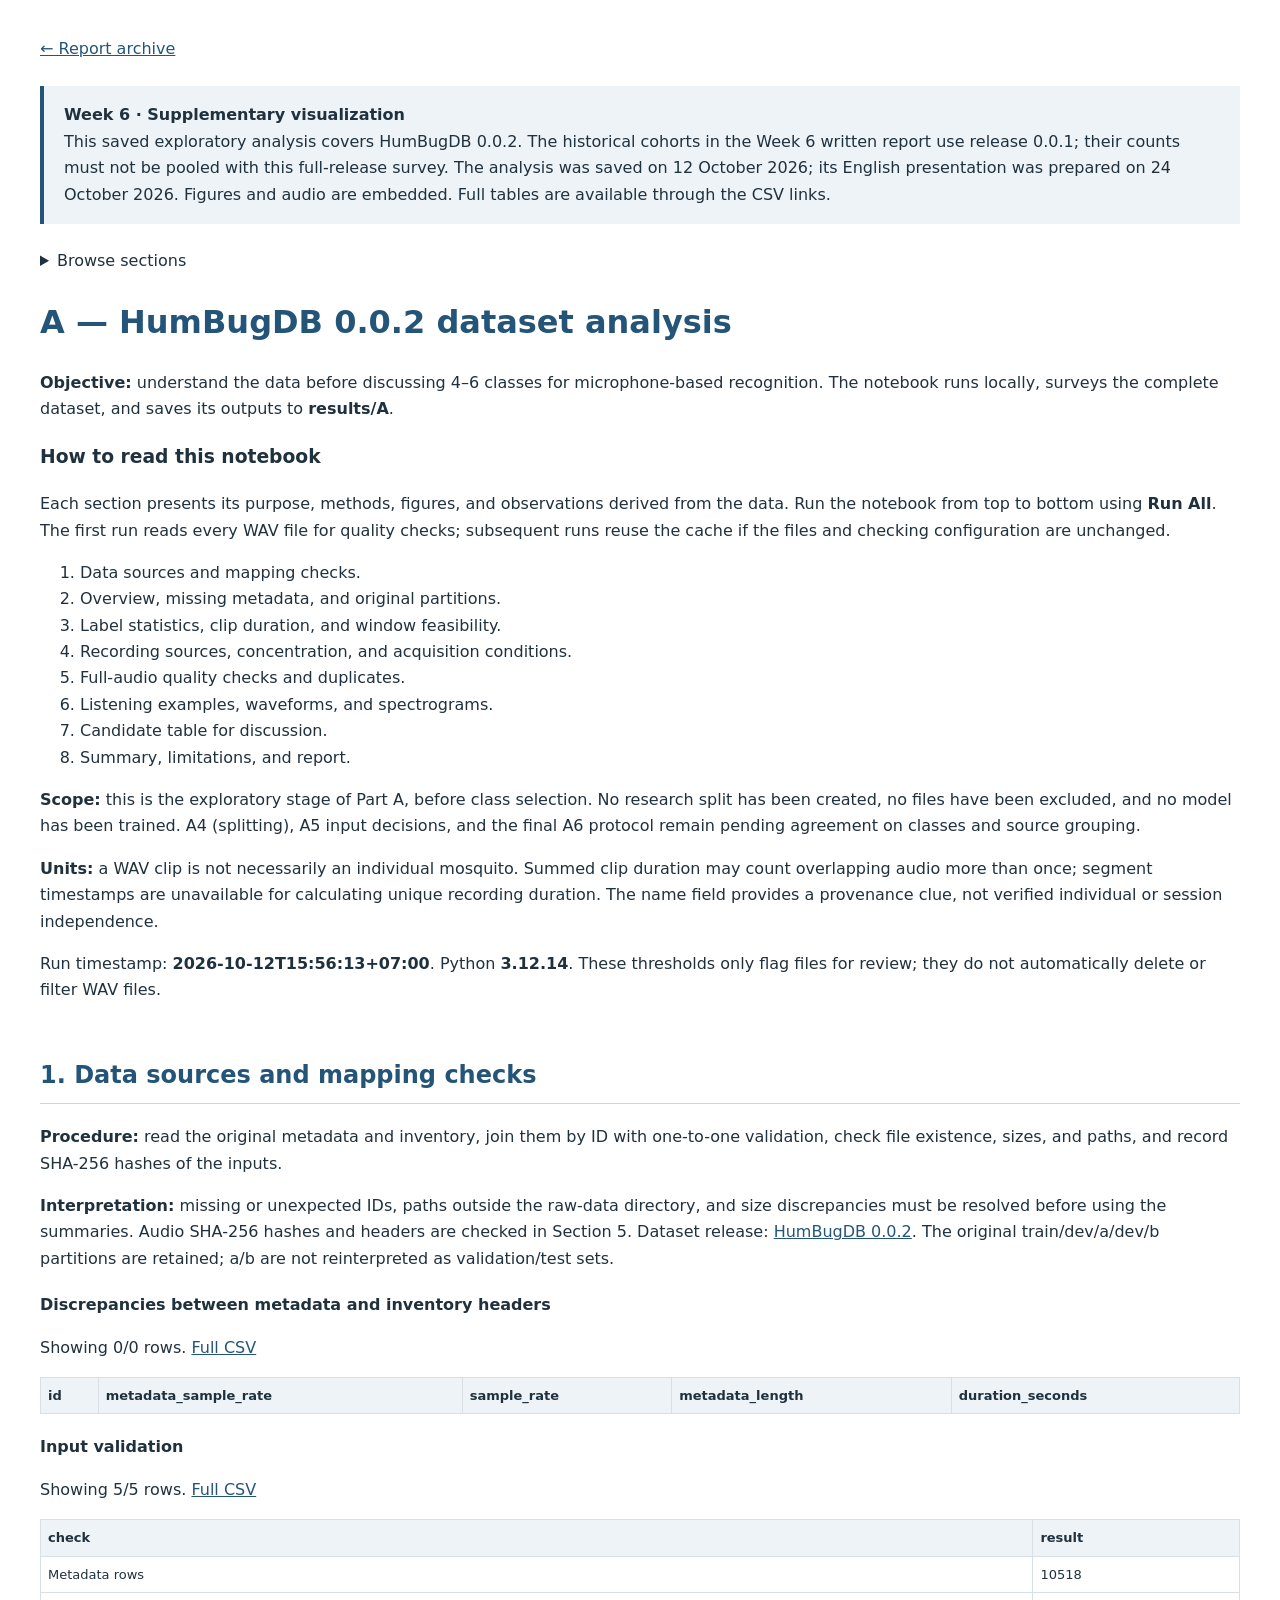
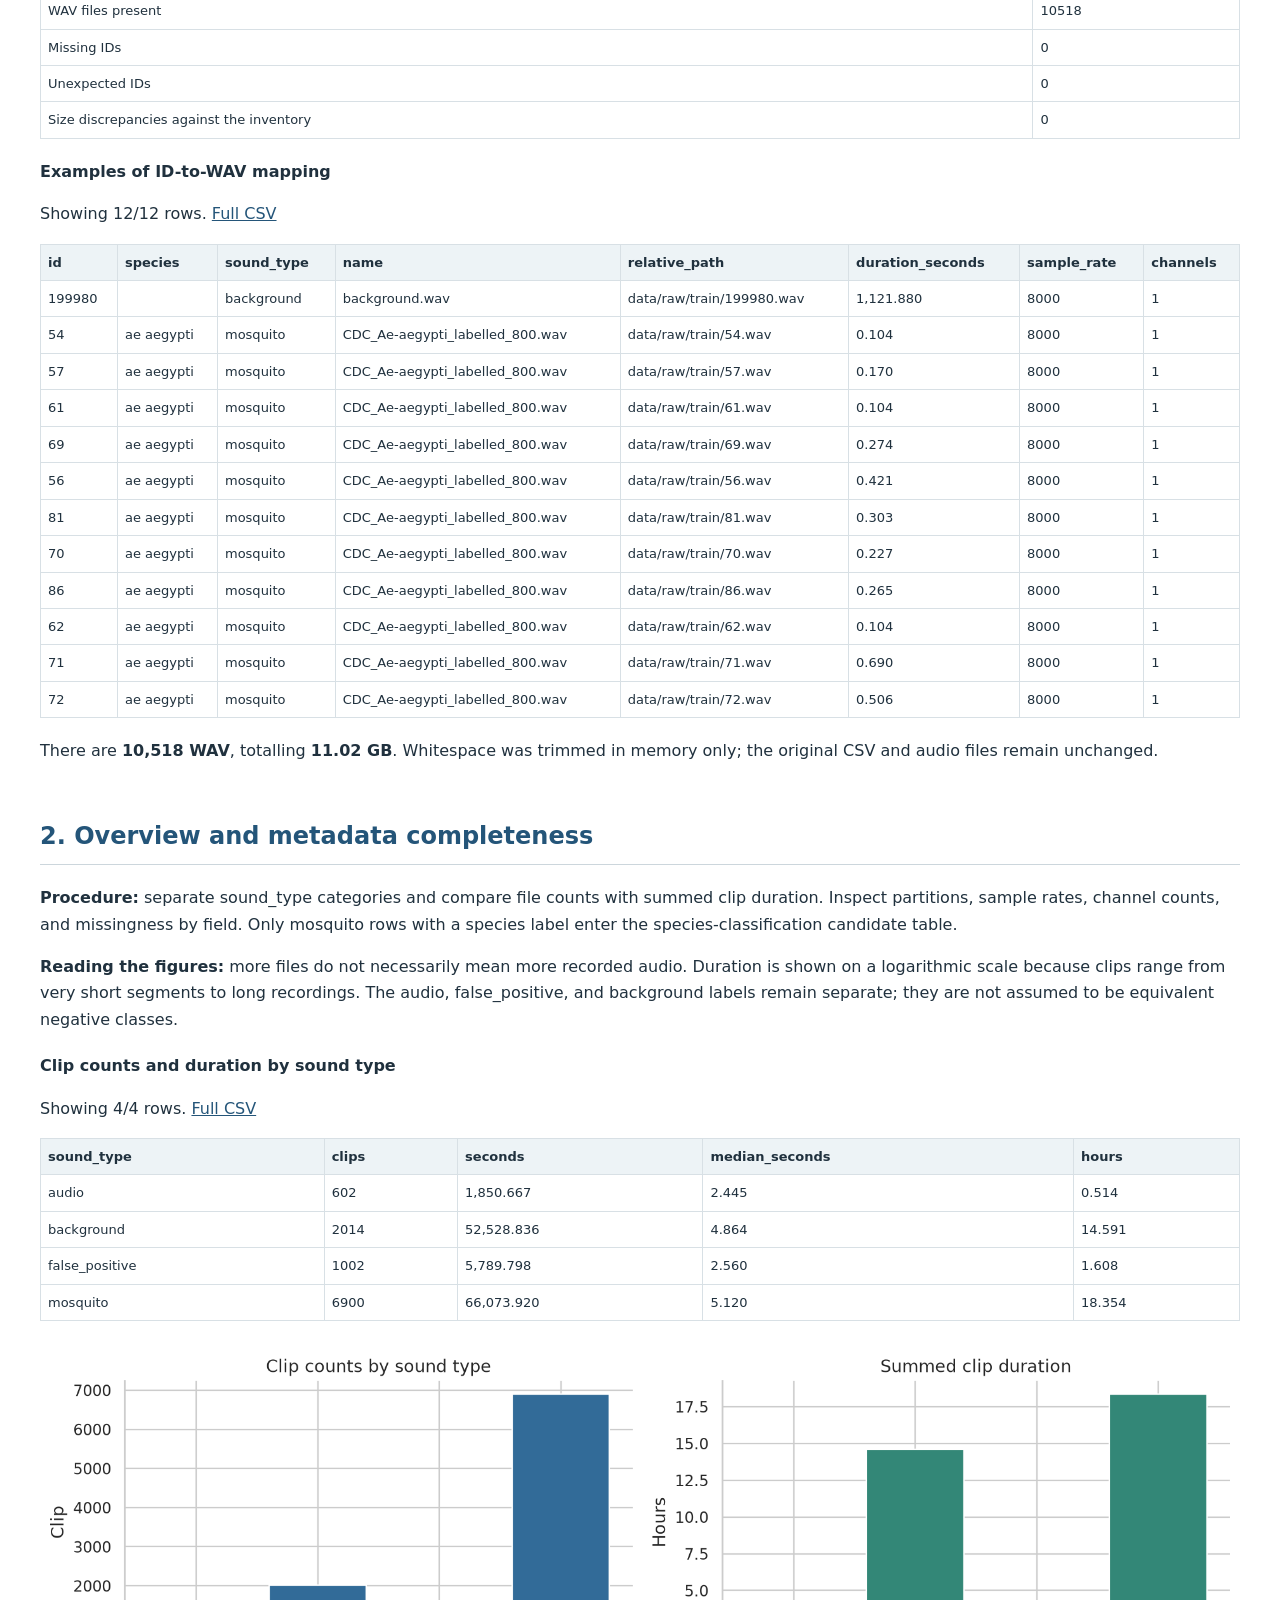
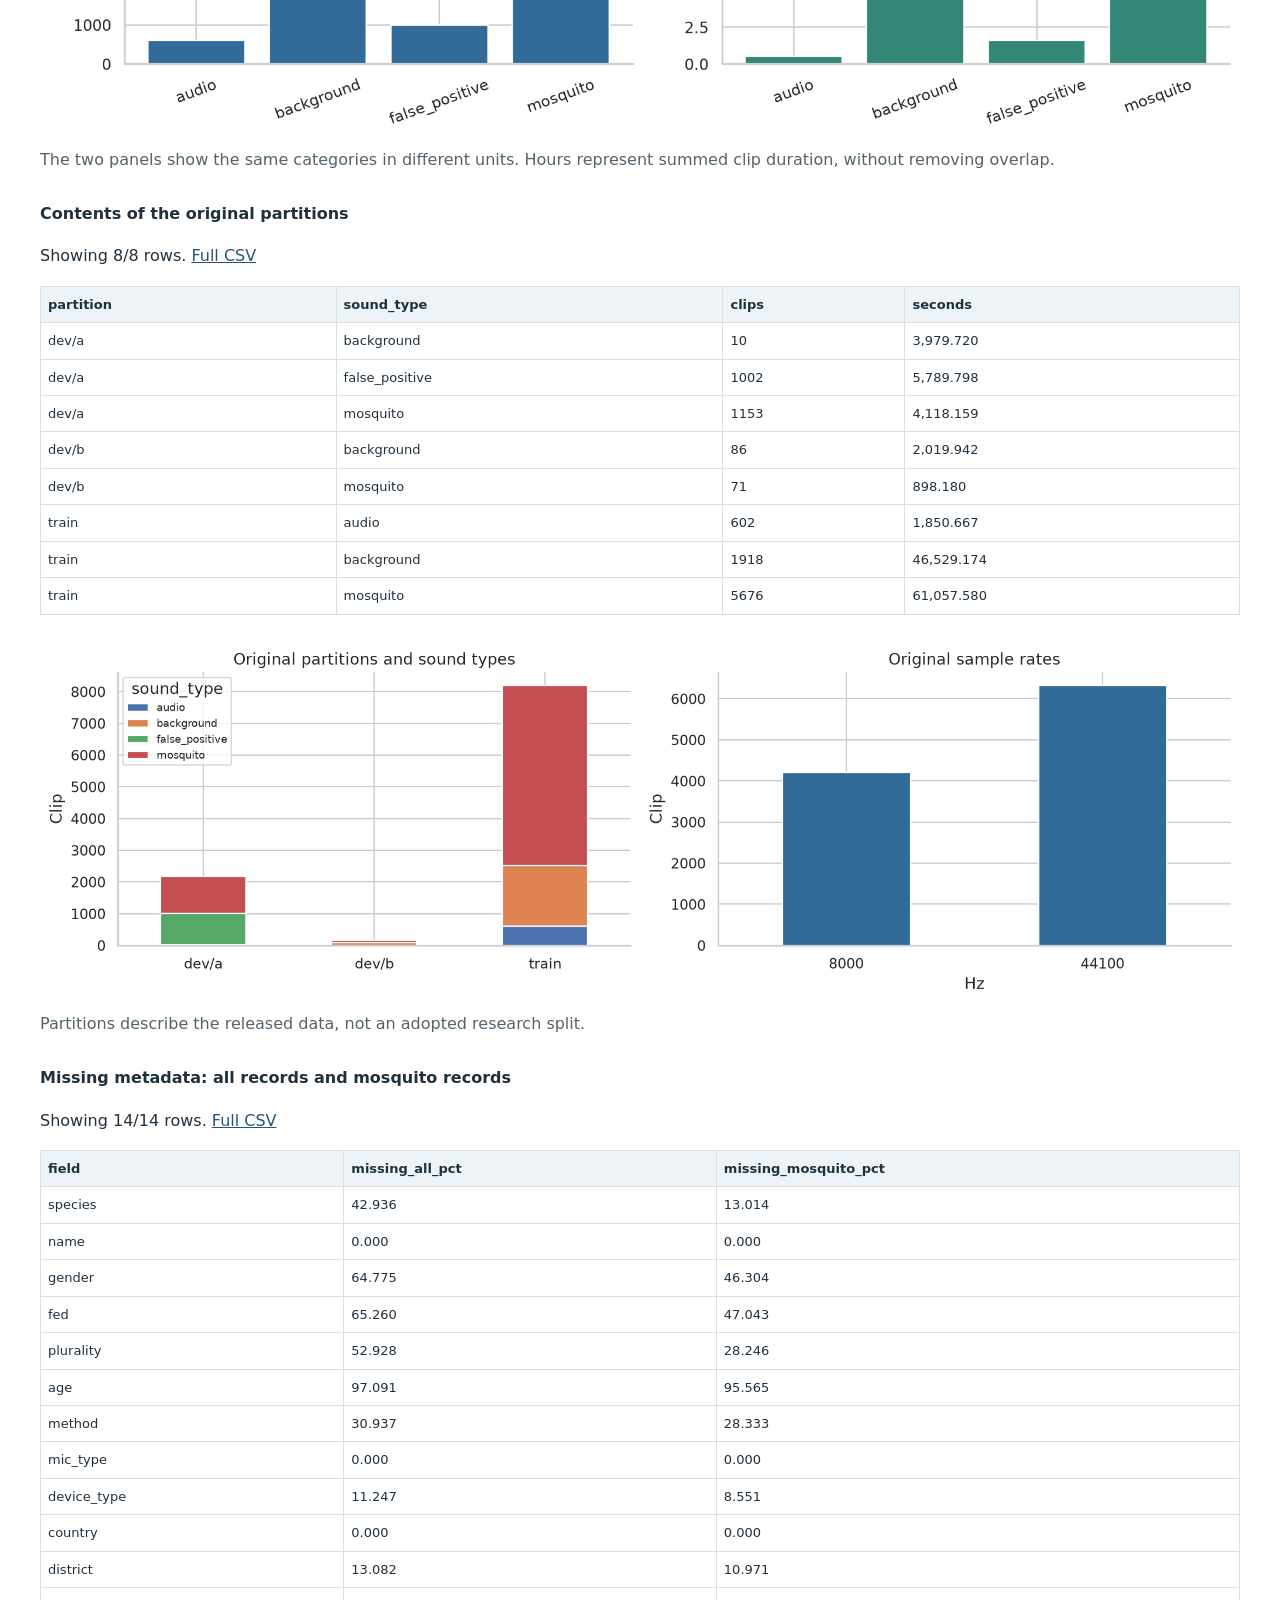
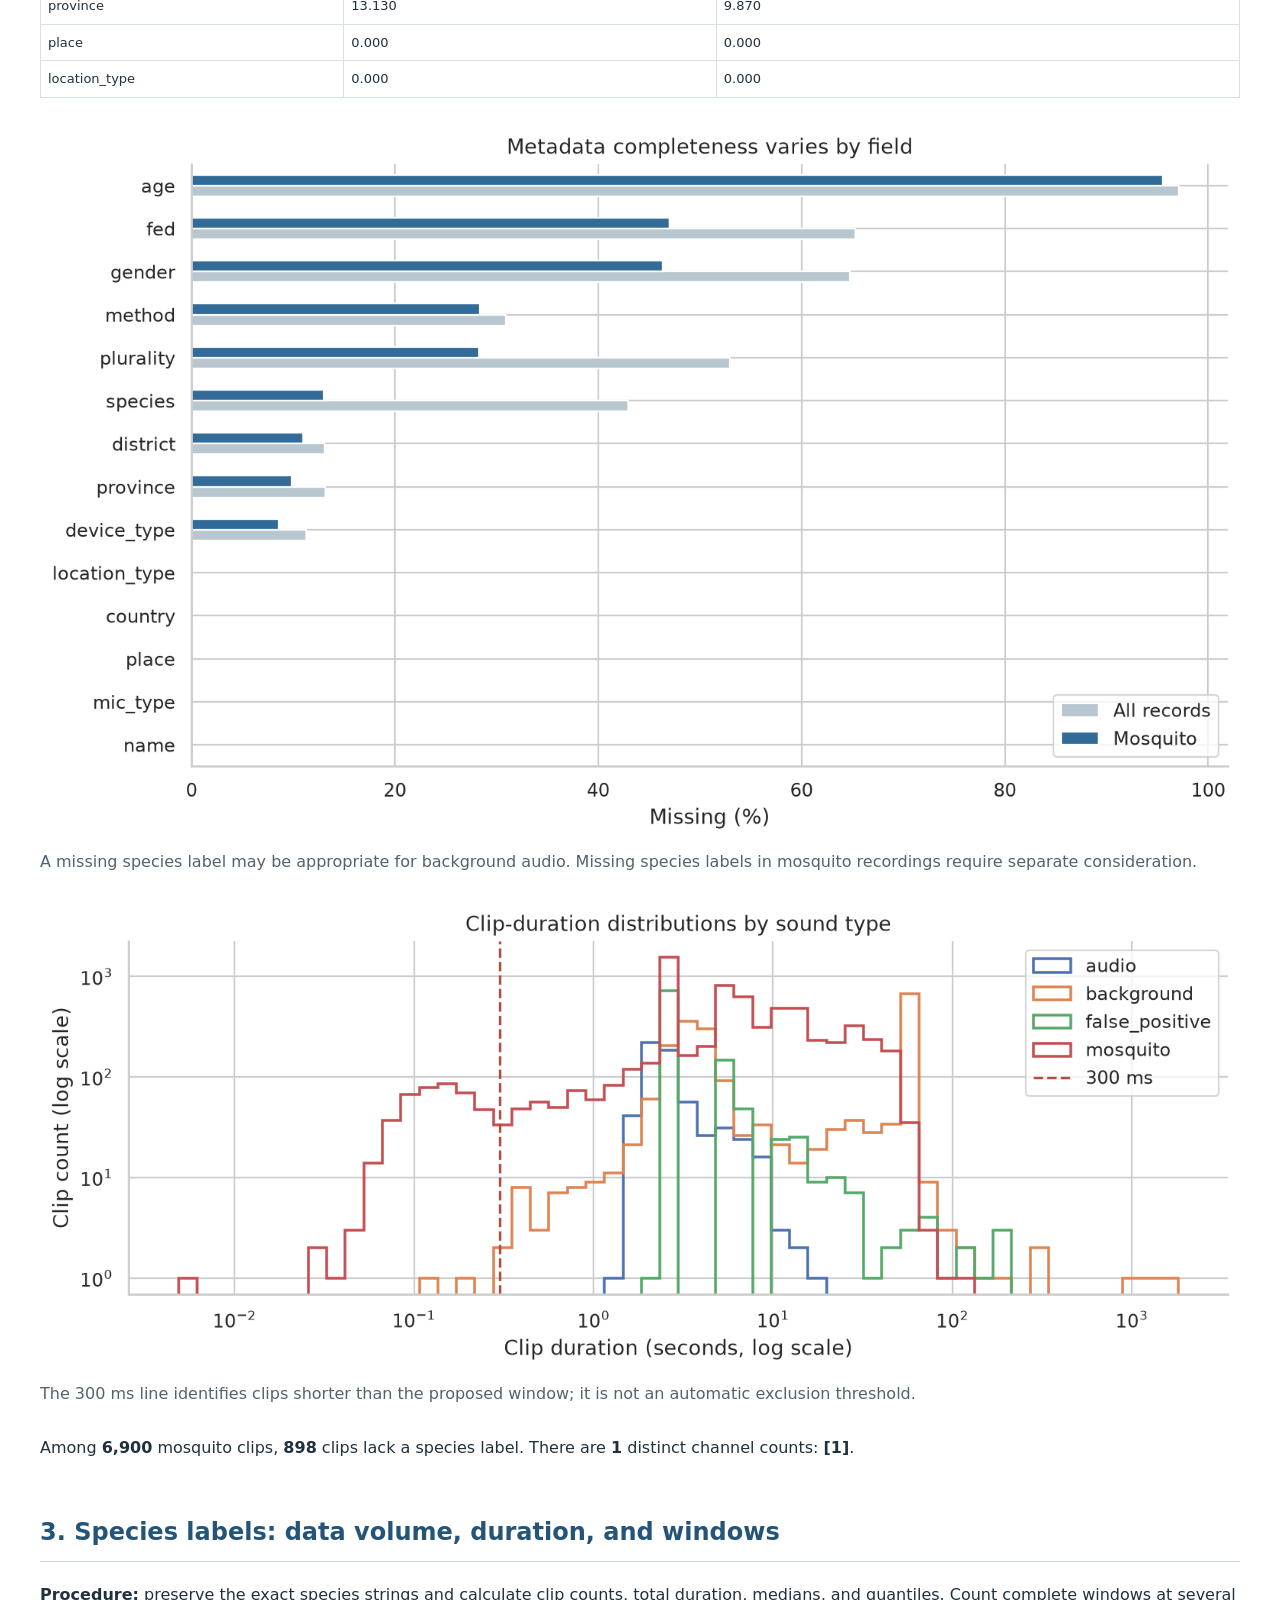
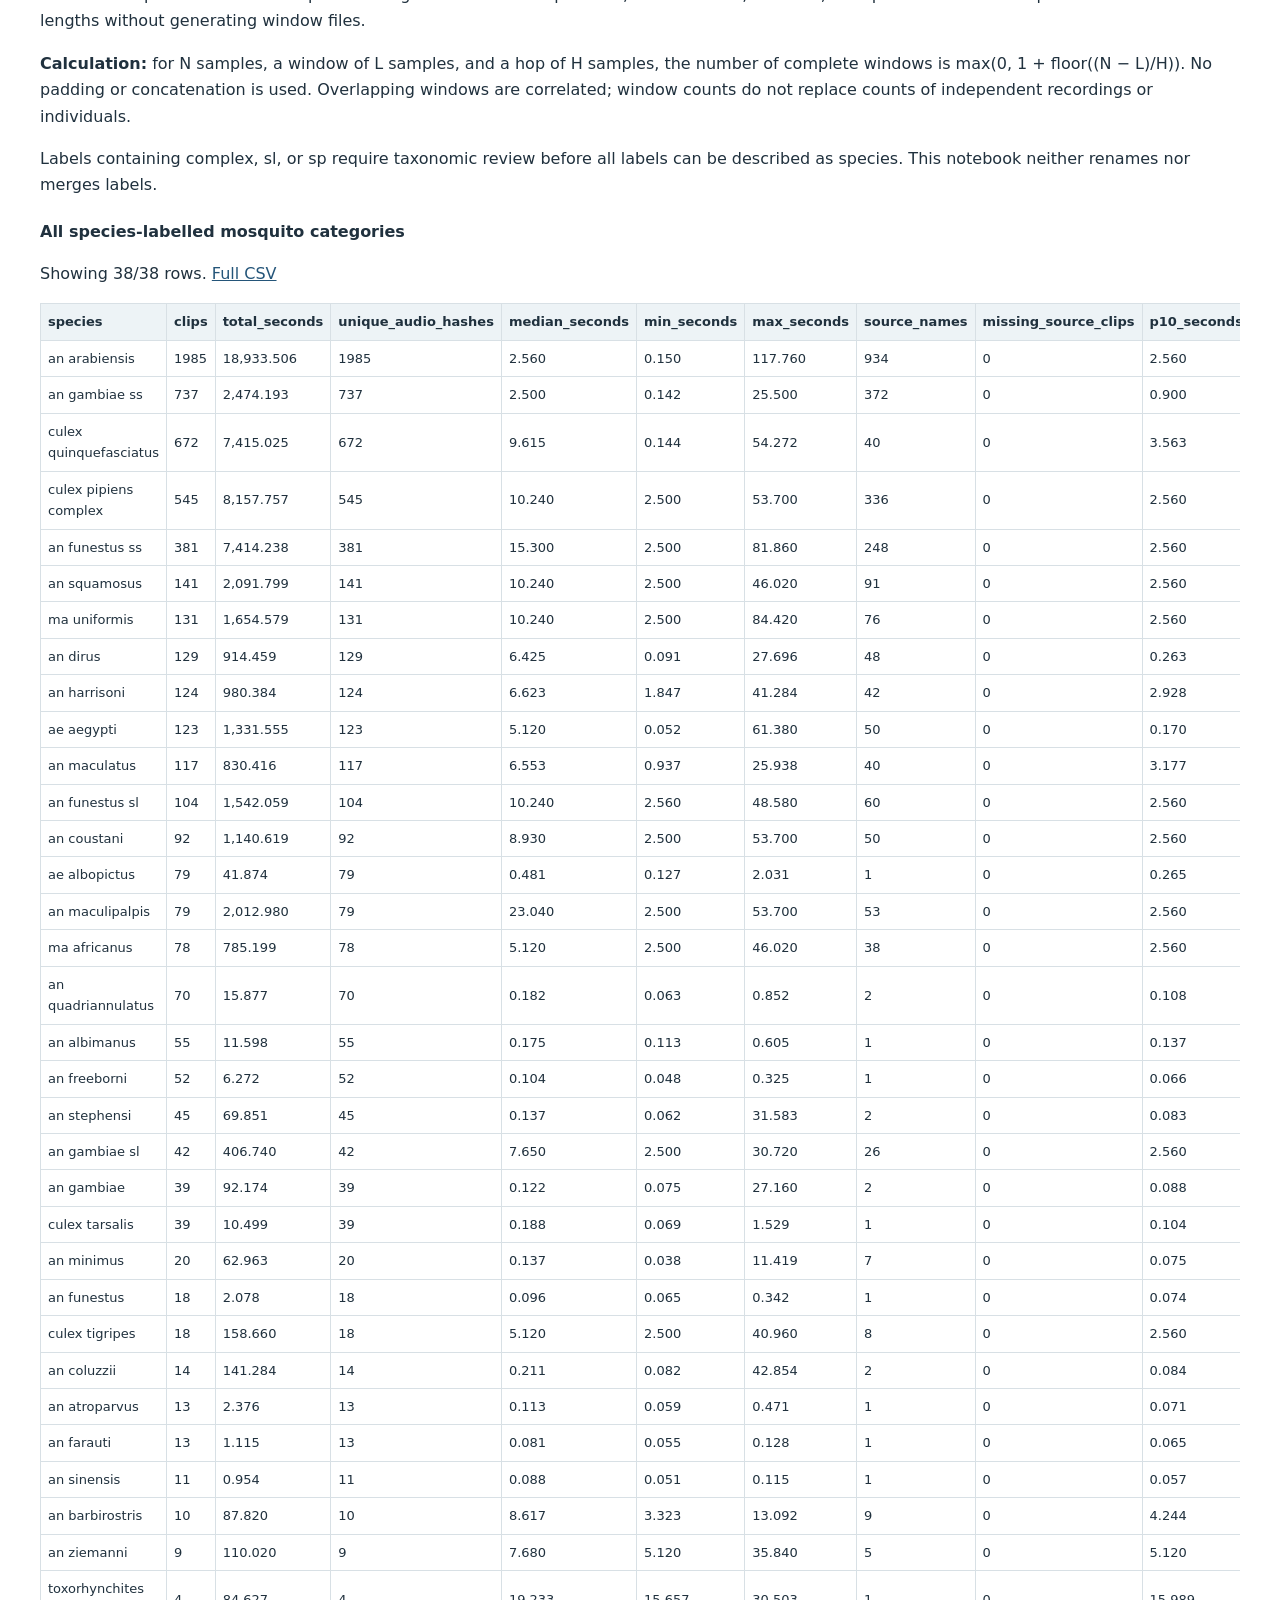
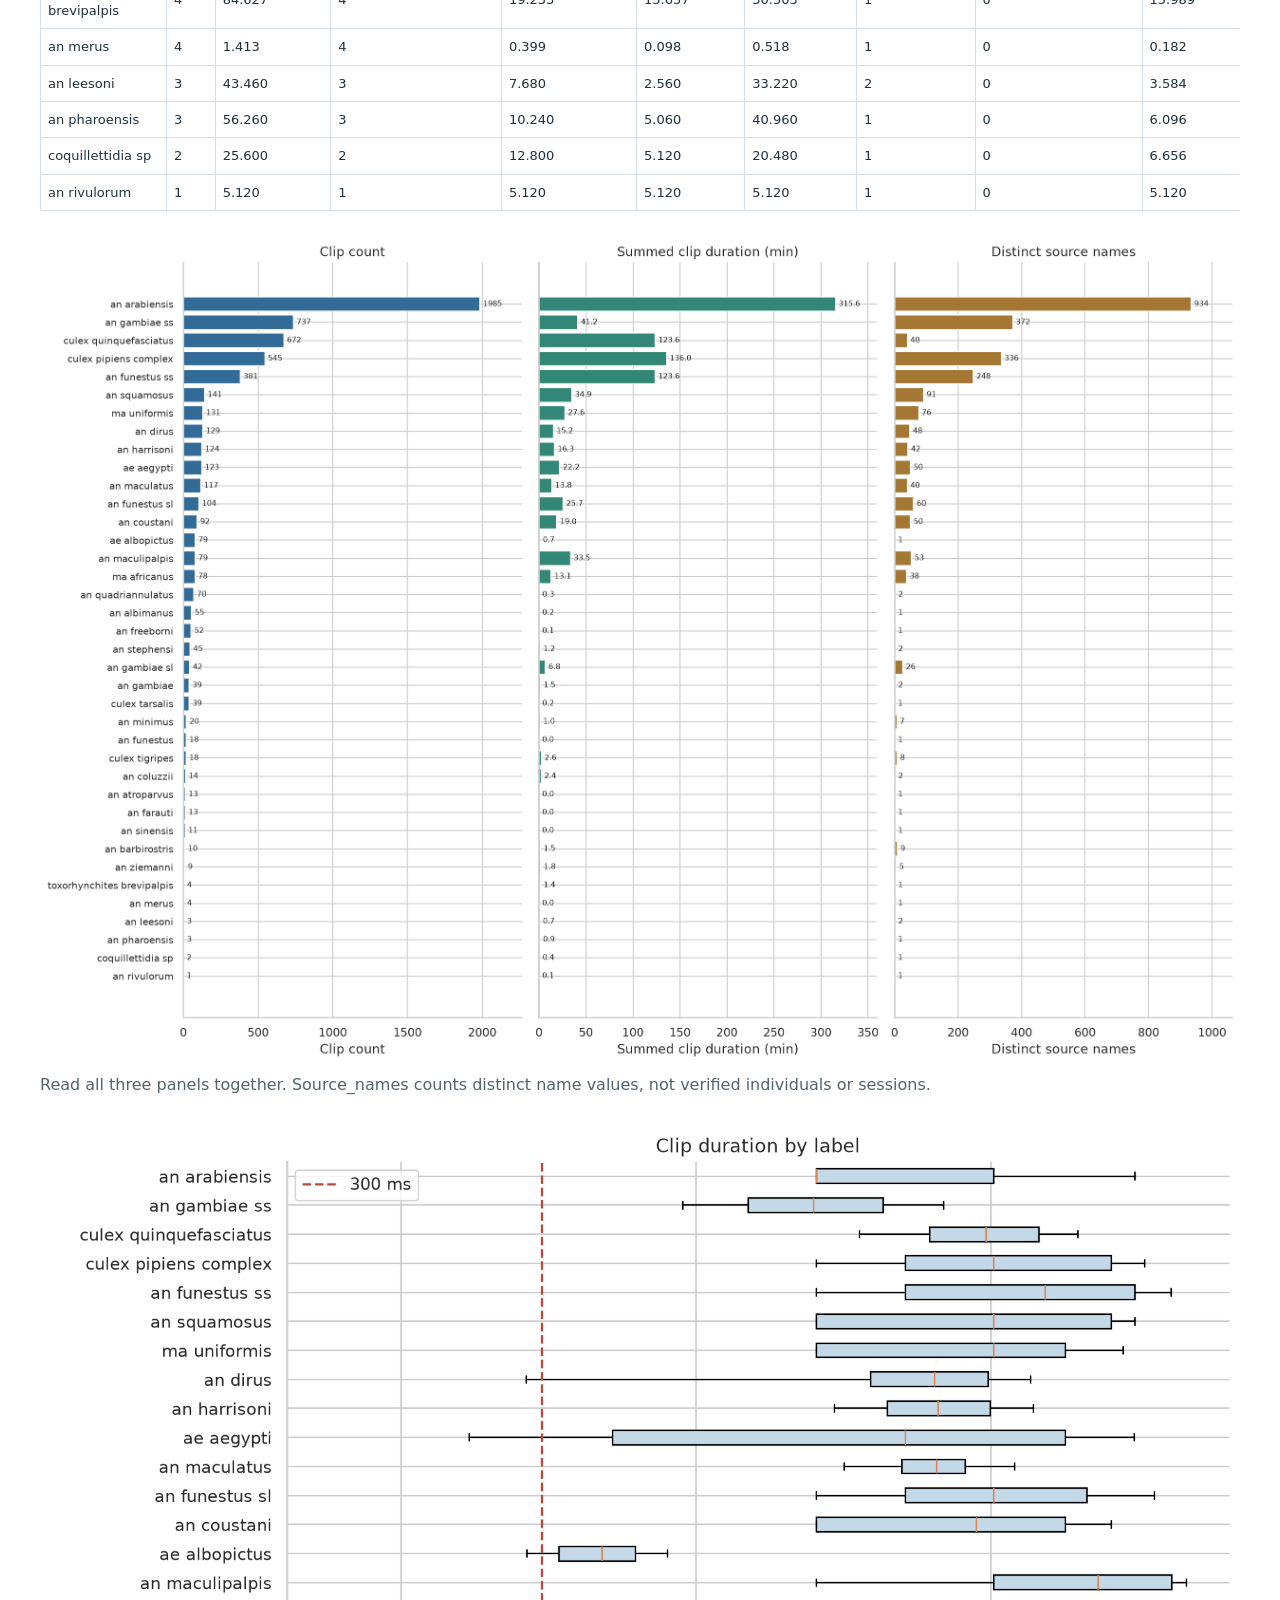
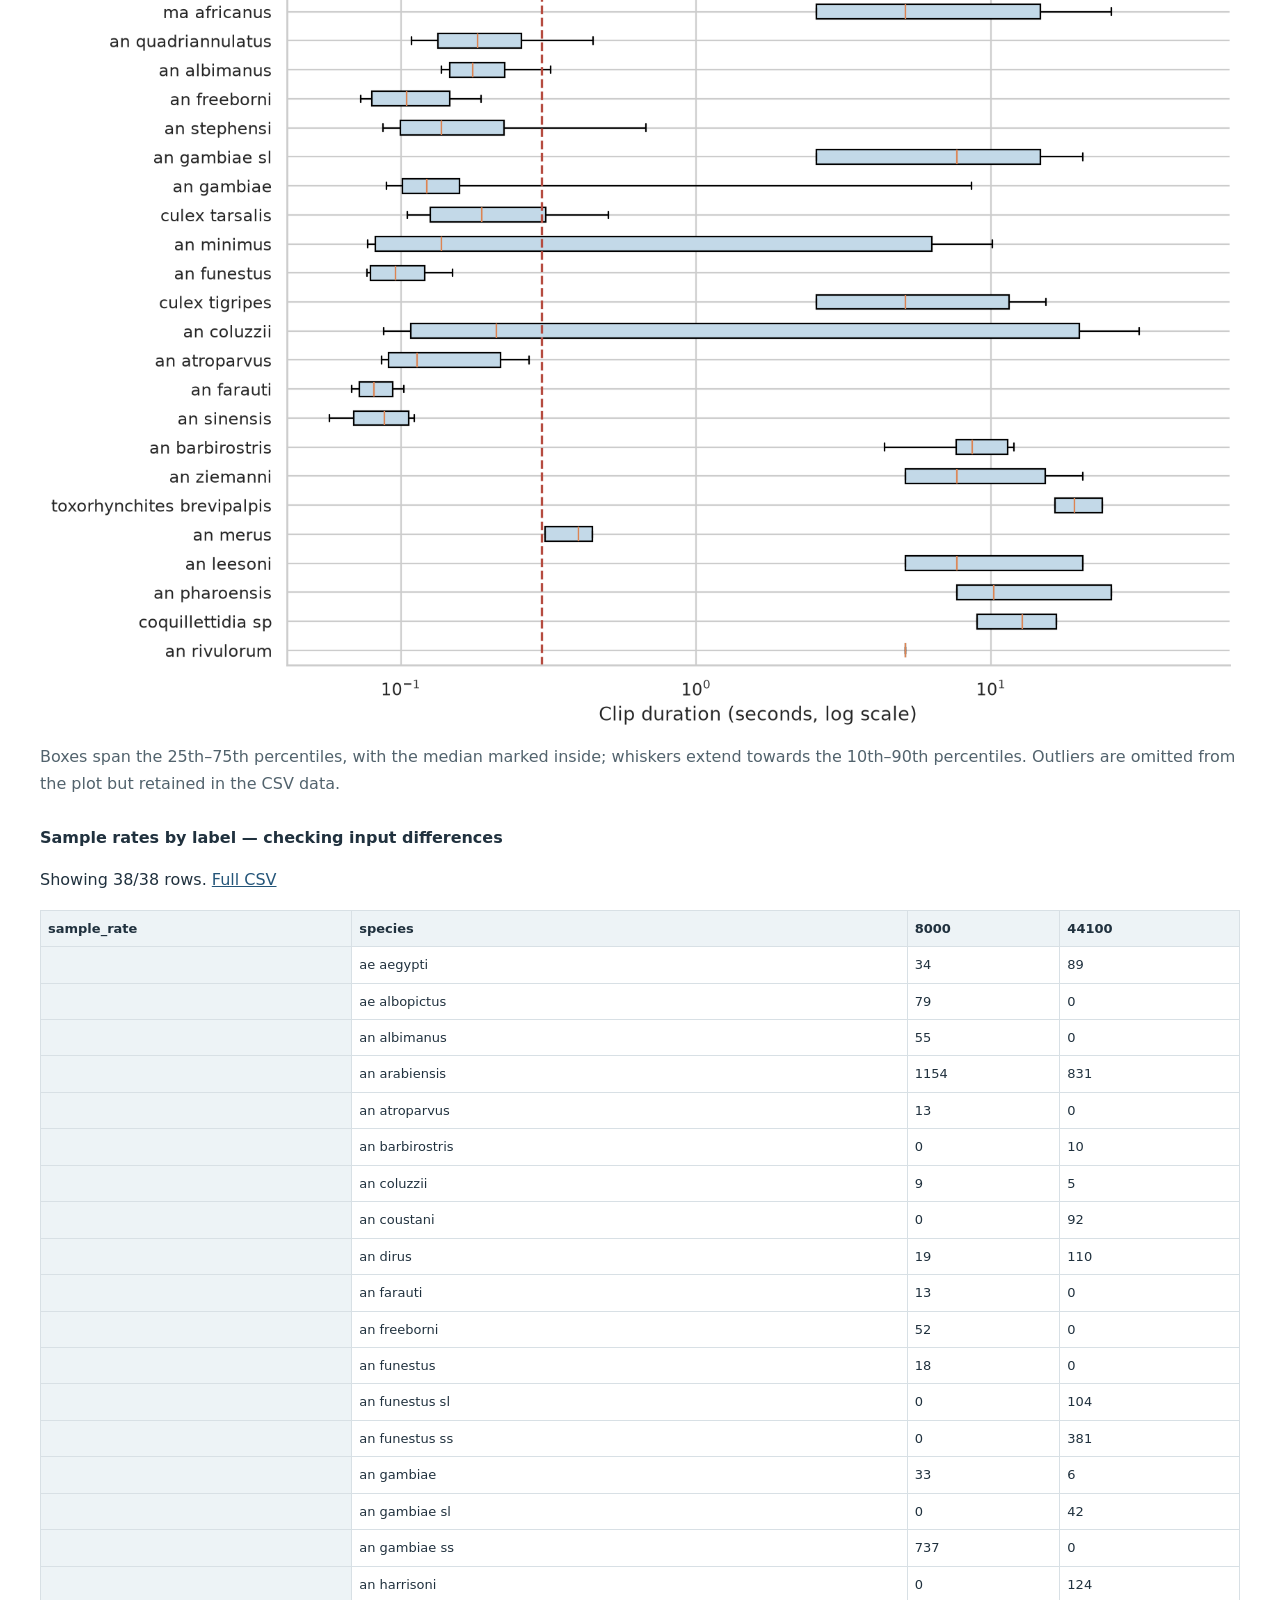
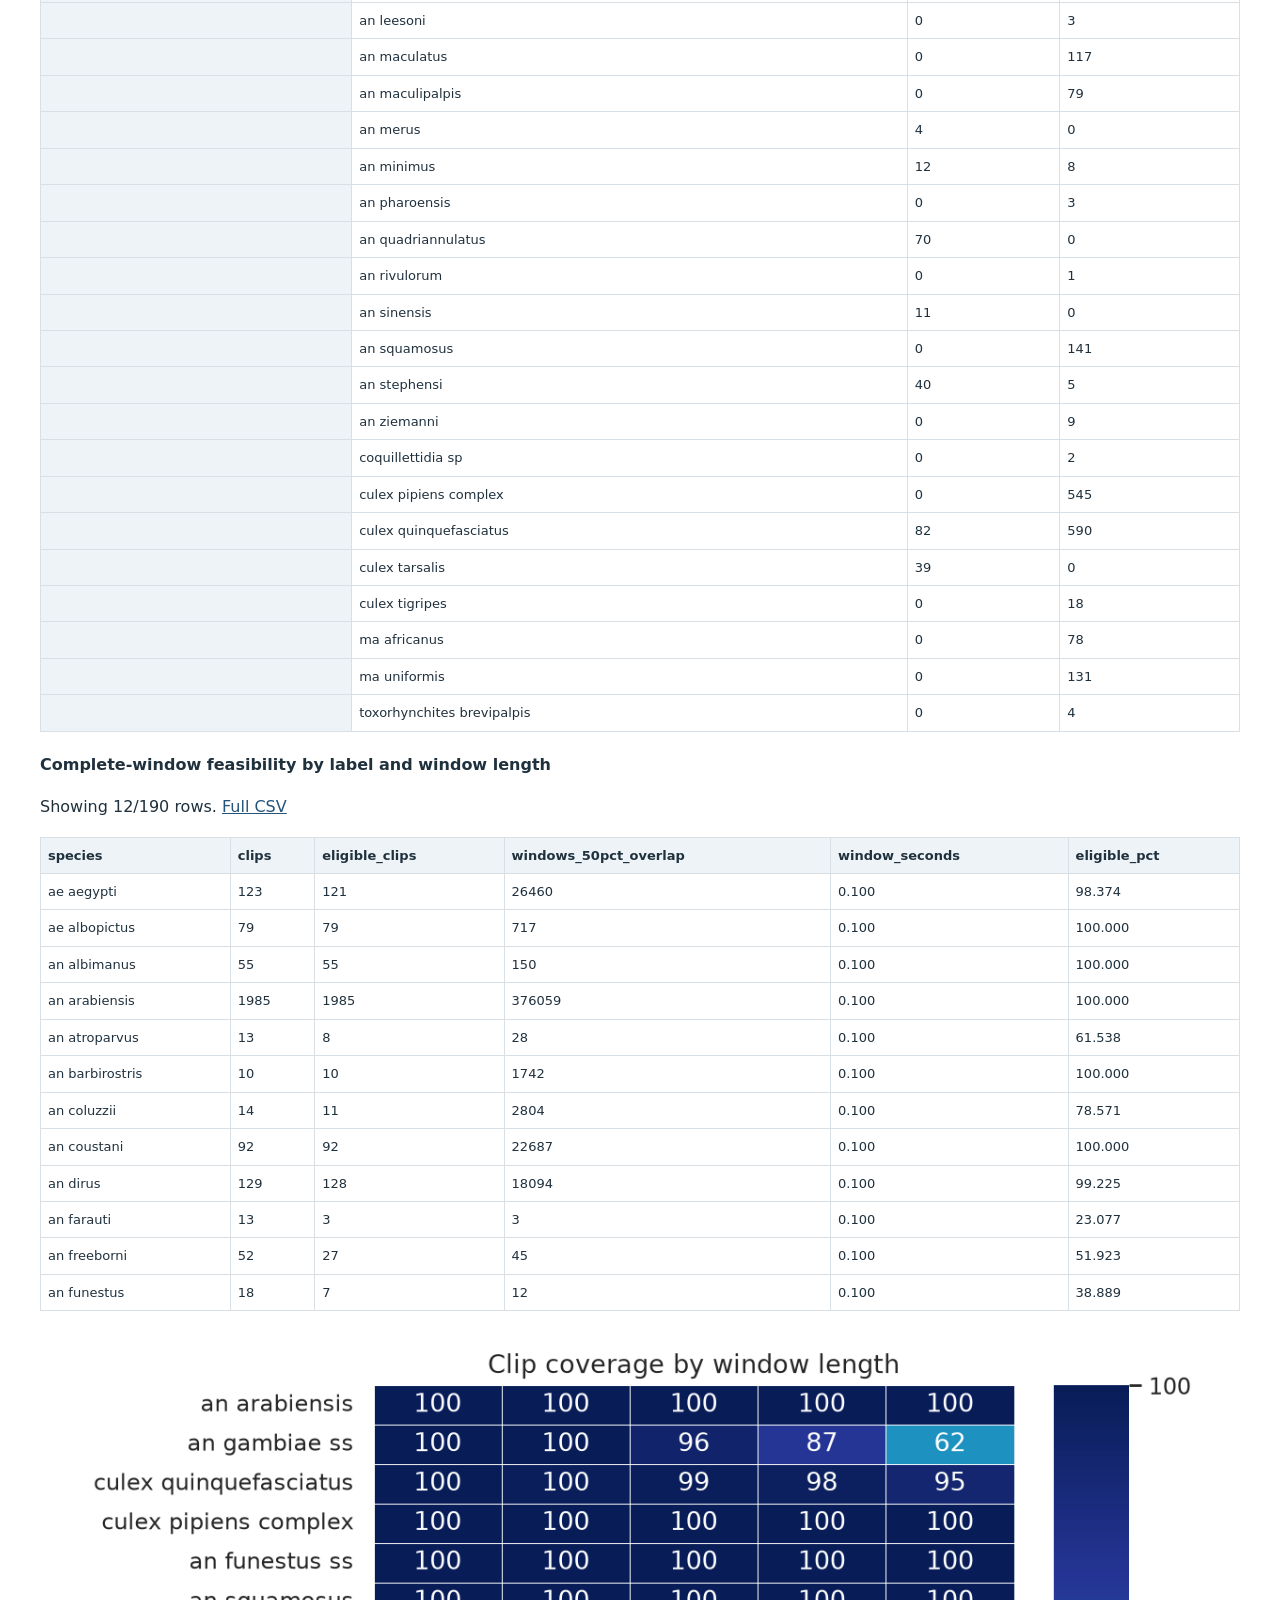
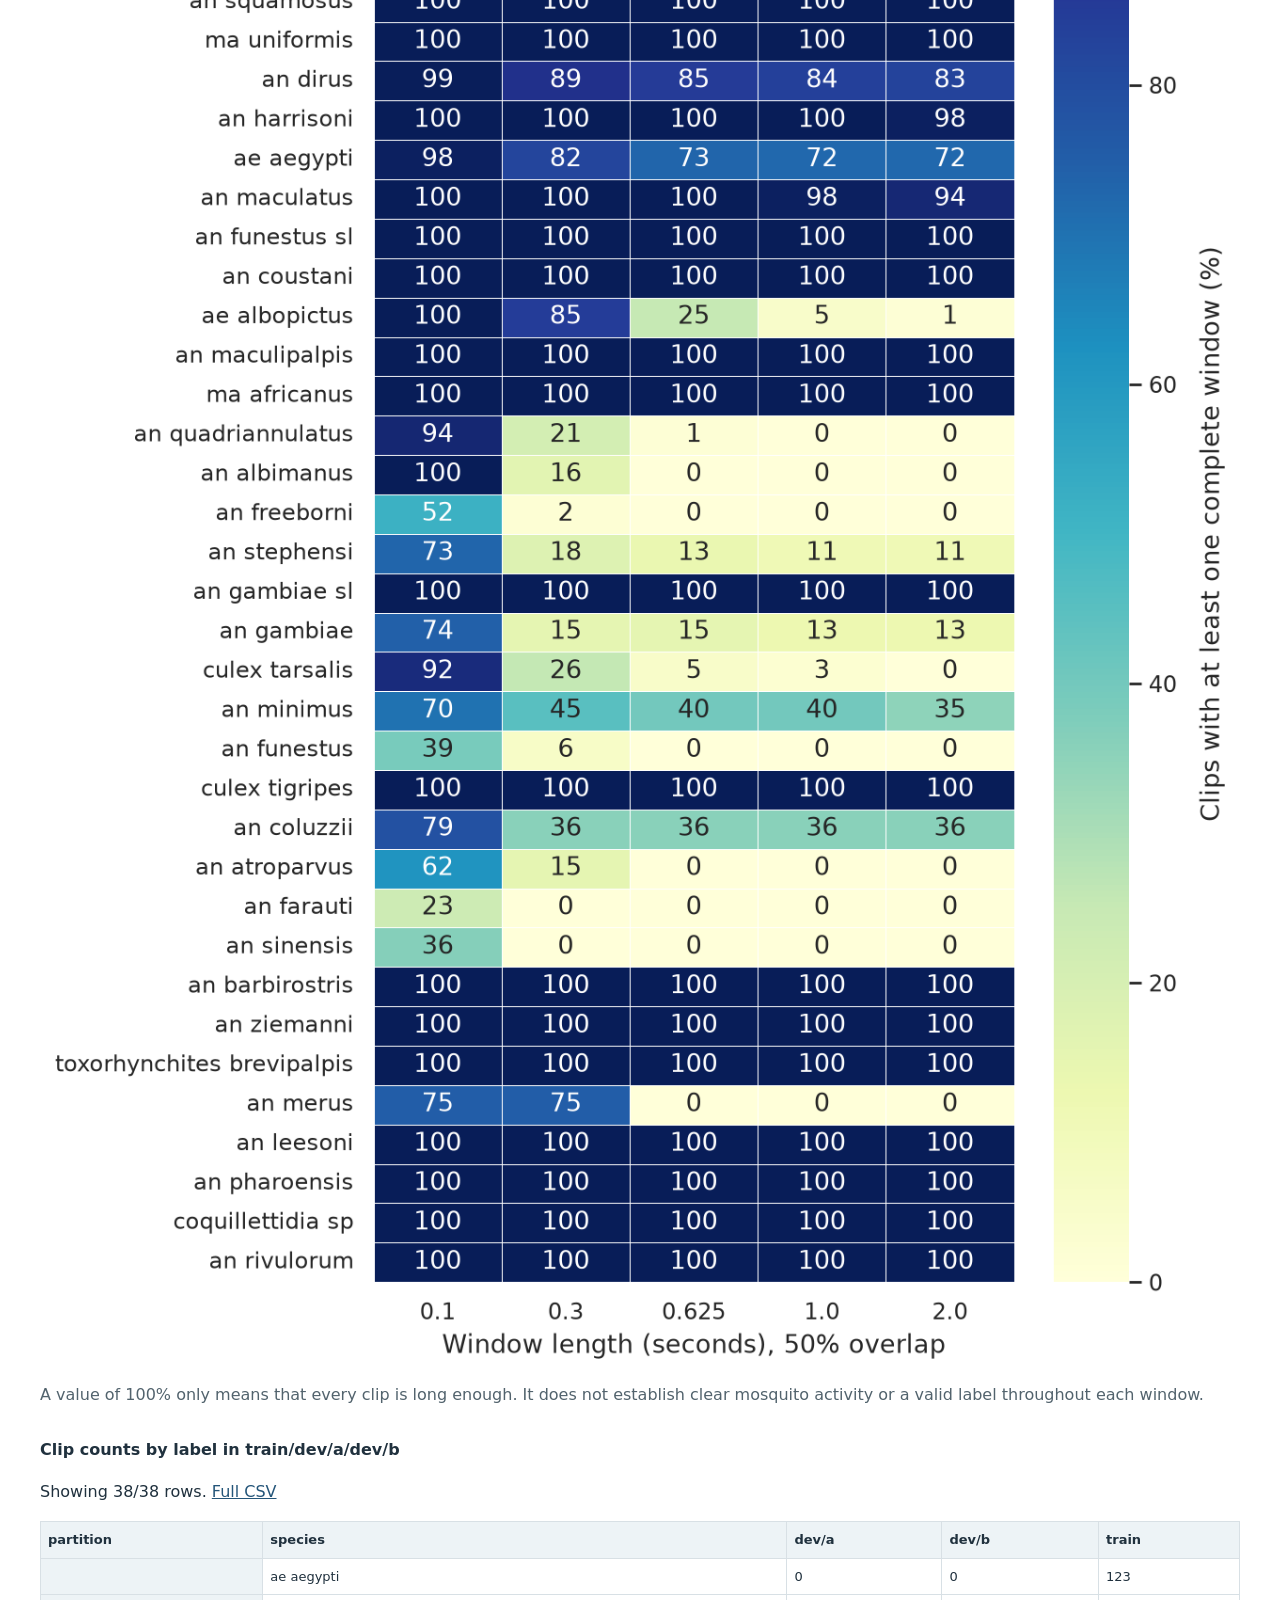
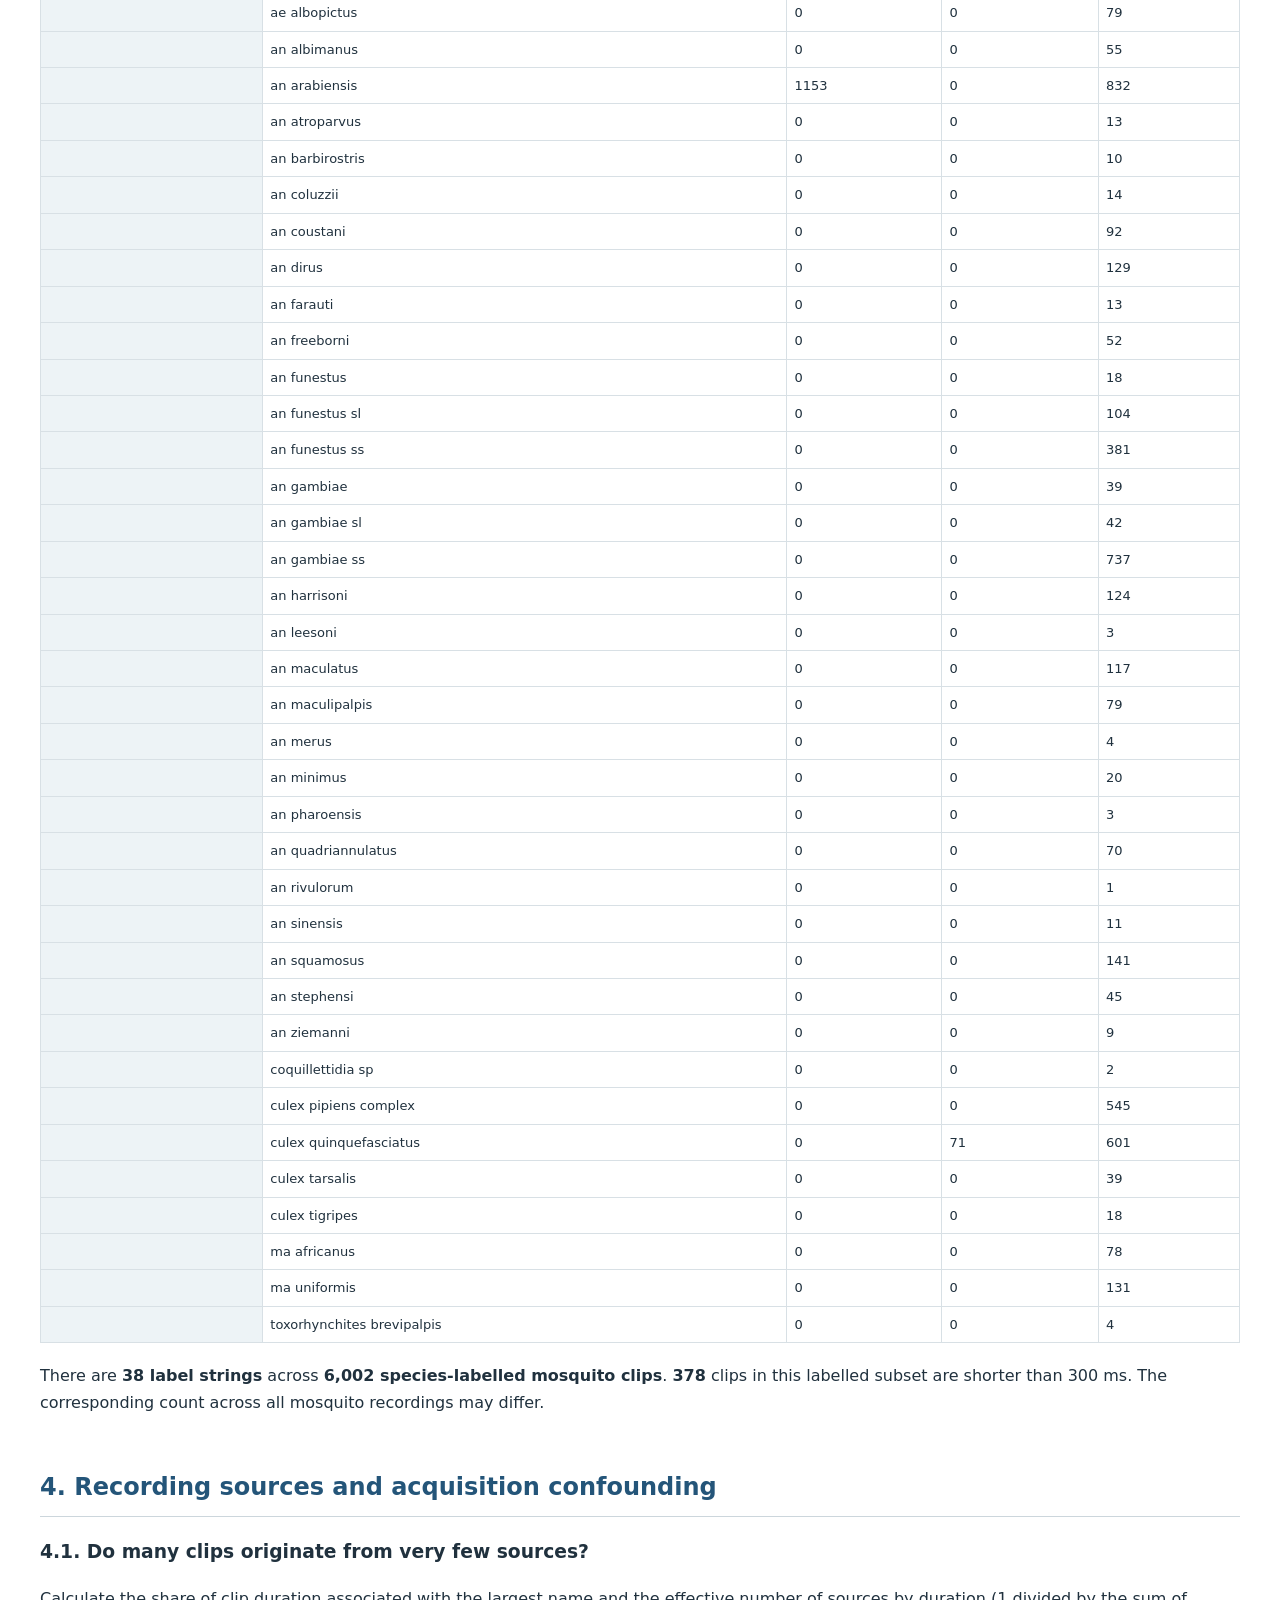
